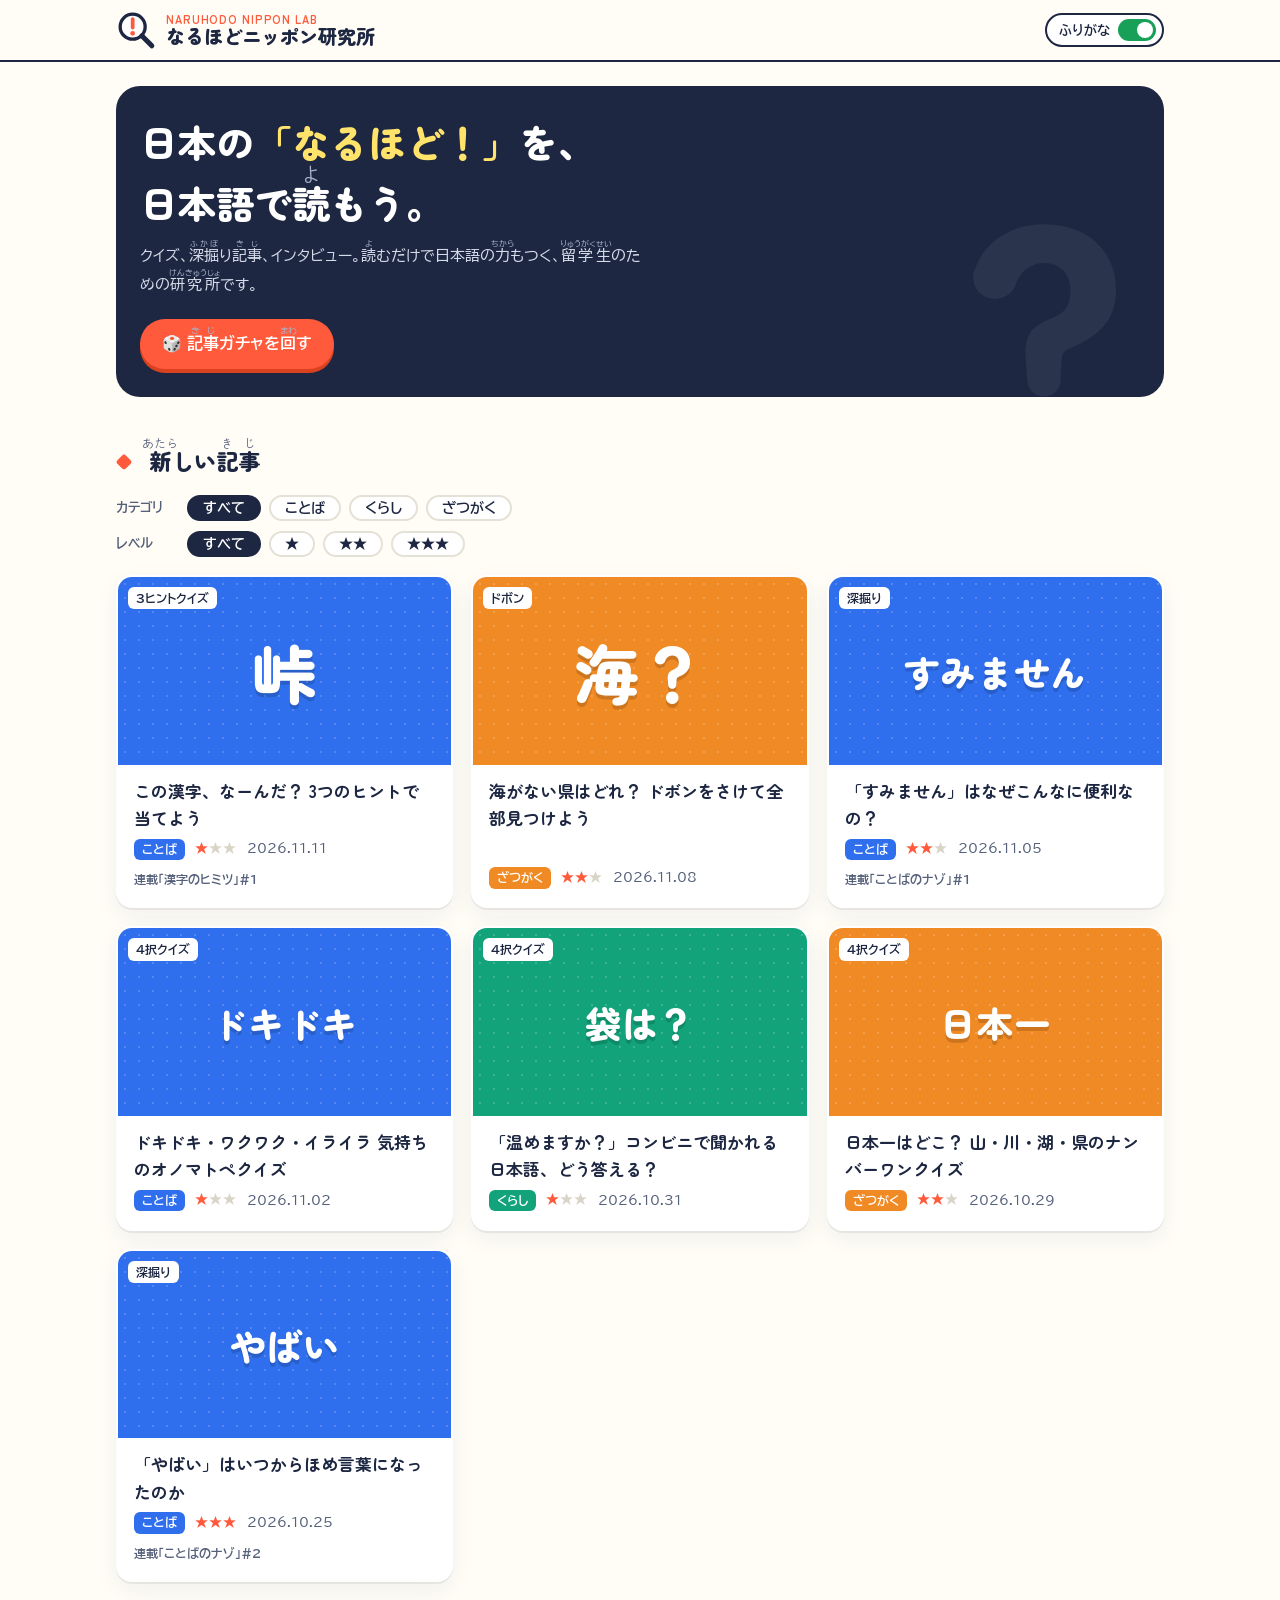
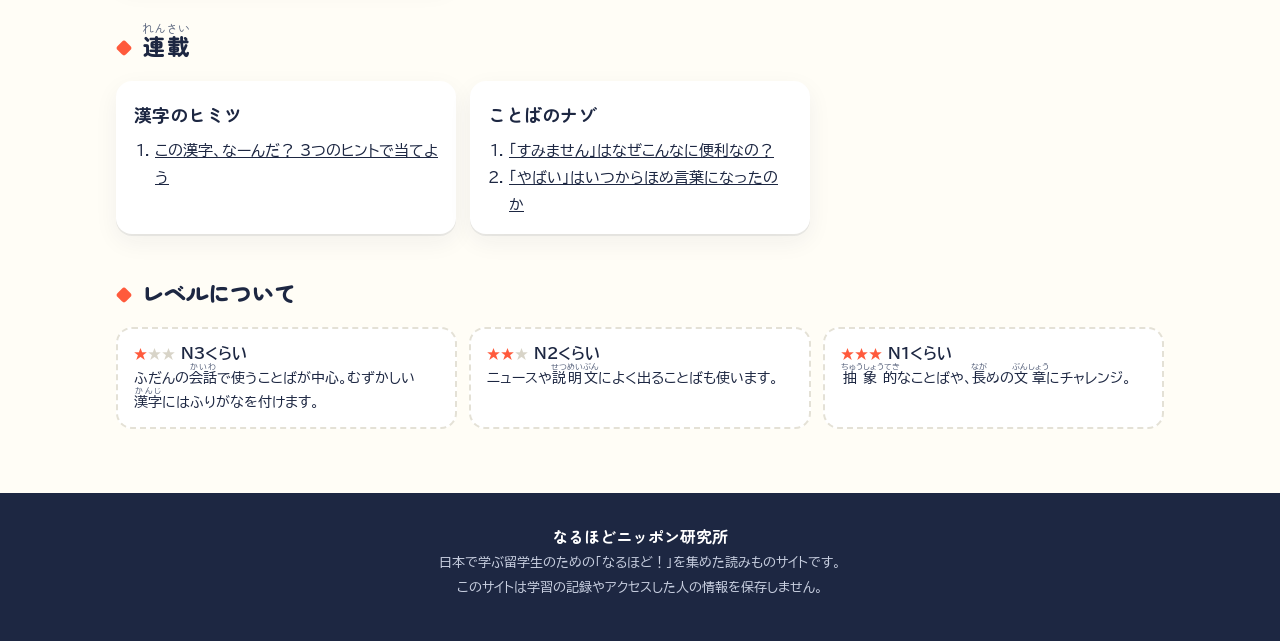
==== index.html @ bb3637e7 "なるほどニッポン研究所を公開（記事7本） Co-Authored-By: Claude Opus 5.5 <noreply@anthropic.com>" ====
<!doctype html>
<html lang="ja">
<head>
<meta charset="utf-8">
<meta name="viewport" content="width=device-width, initial-scale=1">
<title>なるほどニッポン研究所</title>
<meta name="description" content="日本で学ぶ留学生のための、クイズと読みもののサイト。日本語・日本のくらし・ざつがくの「なるほど！」を、やさしい日本語で。">
<link rel="preconnect" href="https://fonts.googleapis.com">
<link rel="preconnect" href="https://fonts.gstatic.com" crossorigin>
<link href="https://fonts.googleapis.com/css2?family=BIZ+UDPGothic:wght@400;700&family=Zen+Maru+Gothic:wght@700;900&display=swap" rel="stylesheet">
<link rel="stylesheet" href="assets/style.css">
<script src="articles/list.js"></script>
<script src="assets/common.js"></script>
</head>
<body>
<header id="site-header"></header>

<main class="wrap">
  <section class="hero">
    <h1>日本の<em>「なるほど！」</em>を、<br>日本語で{読|よ}もう。</h1>
    <p>クイズ、{深掘|ふかぼ}り{記事|きじ}、インタビュー。{読|よ}むだけで日本語の{力|ちから}もつく、{留学生|りゅうがくせい}のための{研究所|けんきゅうじょ}です。</p>
    <button class="btn btn-gacha" type="button" id="gacha">🎲 {記事|きじ}ガチャを{回|まわ}す</button>
  </section>

  <h2 class="section-title">{新|あたら}しい{記事|きじ}</h2>
  <div class="filters">
    <div class="chip-row" id="cat-row"><span class="label">カテゴリ</span></div>
    <div class="chip-row" id="lv-row"><span class="label">レベル</span></div>
  </div>
  <div class="grid" id="grid"></div>
  <p class="empty" id="empty" hidden>この{条件|じょうけん}の{記事|きじ}はまだありません。</p>

  <h2 class="section-title">{連載|れんさい}</h2>
  <div class="series-list" id="series"></div>

  <h2 class="section-title">レベルについて</h2>
  <div class="levels" id="levels"></div>
</main>

<footer id="site-footer"></footer>

<script>
(function () {
  const { SITE, ruby, rubyHtml, visibleArticles, cardHtml, articleUrl, gacha, esc } = NR;
  const state = { cat: "all", lv: 0 };

  // ヒーロー部分のふりがな
  document.querySelectorAll(".hero h1, .hero p, .hero button, .section-title, .empty").forEach(el => {
    el.innerHTML = rubyHtml(el.innerHTML);
  });
  document.getElementById("gacha").addEventListener("click", () => gacha());

  // フィルターのボタン
  const catRow = document.getElementById("cat-row");
  const lvRow = document.getElementById("lv-row");
  function chip(row, label, key, value) {
    const b = document.createElement("button");
    b.type = "button"; b.className = "chip"; b.innerHTML = label;
    b.dataset.key = key; b.dataset.value = value;
    b.addEventListener("click", () => {
      state[key] = key === "lv" ? Number(value) : value;
      draw();
    });
    row.appendChild(b);
  }
  chip(catRow, "すべて", "cat", "all");
  Object.entries(SITE.categories).forEach(([k, c]) => chip(catRow, ruby(c.name), "cat", k));
  chip(lvRow, "すべて", "lv", 0);
  [1, 2, 3].forEach(n => chip(lvRow, "★".repeat(n), "lv", n));

  function draw() {
    document.querySelectorAll(".chip").forEach(b => {
      const v = b.dataset.key === "lv" ? Number(b.dataset.value) : b.dataset.value;
      b.setAttribute("aria-pressed", String(state[b.dataset.key] === v));
    });
    const list = visibleArticles().filter(a =>
      (state.cat === "all" || a.category === state.cat) && (!state.lv || a.level === state.lv));
    document.getElementById("grid").innerHTML = list.map(cardHtml).join("");
    document.getElementById("empty").hidden = list.length > 0;
  }
  draw();

  // 連載
  const series = {};
  visibleArticles().forEach(a => { if (a.series) (series[a.series] = series[a.series] || []).push(a); });
  const sBox = document.getElementById("series");
  const names = Object.keys(series);
  sBox.innerHTML = names.length ? names.map(name => {
    const items = series[name].sort((a, b) => a.seriesNo - b.seriesNo);
    return '<div class="series-box"><h3>' + ruby(name) + "</h3><ol>" +
      items.map(a => '<li value="' + esc(a.seriesNo) + '"><a href="' + articleUrl(a) + '">' + ruby(a.title) + "</a></li>").join("") +
      "</ol></div>";
  }).join("") : '<p class="empty">{連載|れんさい}はまだありません。</p>';
  sBox.innerHTML = rubyHtml(sBox.innerHTML);

  // レベルの説明
  document.getElementById("levels").innerHTML = [1, 2, 3].map(n =>
    '<div class="level-box"><b>' + NR.stars(n) + " " + esc(SITE.levels[n].name) + "</b><br>" + ruby(SITE.levels[n].desc) + "</div>"
  ).join("");
})();
</script>
</body>
</html>
---- assets/style.css ----
/* なるほどニッポン研究所 — 共通スタイル */
:root {
  --ink: #1d2742;
  --ink-soft: #55607a;
  --line: #e4e1d6;
  --paper: #fffdf6;
  --card: #ffffff;
  --brand: #ff5a3c;       /* なるほど！の赤 */
  --brand-dark: #d9411f;
  --marker: #ffe36b;      /* 蛍光ペン */
  --navy: #1d2742;
  --ok: #18a058;
  --ng: #e5383b;
  --cat-kotoba: #2f6fed;
  --cat-kurashi: #12a37b;
  --cat-zatsugaku: #f08a24;
  --radius: 16px;
  --shadow: 0 2px 0 rgba(29, 39, 66, .08), 0 8px 24px rgba(29, 39, 66, .06);
  --font-head: "Zen Maru Gothic", "BIZ UDPGothic", sans-serif;
  --font-body: "BIZ UDPGothic", "Hiragino Sans", "Meiryo", sans-serif;
}

* { box-sizing: border-box; }
[hidden] { display: none !important; }
html { -webkit-text-size-adjust: 100%; }
body {
  margin: 0;
  background: var(--paper);
  color: var(--ink);
  font-family: var(--font-body);
  font-size: 17px;
  line-height: 1.9;
}
img { max-width: 100%; height: auto; }
a { color: var(--cat-kotoba); }
button { font-family: inherit; }

/* ふりがな */
ruby rt { font-size: .55em; color: var(--ink-soft); font-weight: 400; }
body.no-furigana rt { display: none; }

/* ---------- ヘッダー ---------- */
.site-header {
  position: sticky; top: 0; z-index: 10;
  background: rgba(255, 253, 246, .94);
  backdrop-filter: blur(6px);
  border-bottom: 2px solid var(--navy);
}
.site-header .inner {
  max-width: 1080px; margin: 0 auto; padding: 10px 16px;
  display: flex; align-items: center; justify-content: space-between; gap: 12px;
}
.logo {
  display: flex; align-items: center; gap: 10px;
  text-decoration: none; color: var(--ink);
}
.logo-mark {
  width: 40px; height: 40px; flex: none;
}
.logo-text { font-family: var(--font-head); font-weight: 900; line-height: 1.15; }
.logo-text small { display: block; font-size: 11px; font-weight: 700; color: var(--brand); letter-spacing: .08em; }
.logo-text span { font-size: 19px; }

.furigana-toggle {
  display: inline-flex; align-items: center; gap: 8px;
  border: 2px solid var(--navy); background: #fff; color: var(--ink);
  border-radius: 999px; padding: 4px 6px 4px 12px; cursor: pointer;
  font-size: 13px; font-weight: 700; white-space: nowrap;
}
.furigana-toggle .sw {
  width: 38px; height: 22px; border-radius: 999px; background: #c9c6bb; position: relative; transition: background .2s;
}
.furigana-toggle .sw::after {
  content: ""; position: absolute; top: 3px; left: 3px; width: 16px; height: 16px; border-radius: 50%; background: #fff; transition: left .2s;
}
.furigana-toggle[aria-pressed="true"] .sw { background: var(--ok); }
.furigana-toggle[aria-pressed="true"] .sw::after { left: 19px; }

/* ---------- レイアウト ---------- */
.wrap { max-width: 1080px; margin: 0 auto; padding: 0 16px; }
.section-title {
  font-family: var(--font-head); font-weight: 900; font-size: 22px; line-height: 1.7;
  margin: 40px 0 16px;
}
.section-title::before {
  content: ""; display: inline-block; vertical-align: middle; margin: 0 12px 4px 2px;
  width: 12px; height: 12px; background: var(--brand); border-radius: 3px; transform: rotate(45deg);
}

/* ---------- ヒーロー ---------- */
.hero {
  margin: 24px 0 8px; padding: 28px 24px;
  background: var(--navy); color: #fff; border-radius: 24px;
  position: relative; overflow: hidden;
}
.hero::after {
  content: "？"; position: absolute; right: -10px; bottom: -60px;
  font-family: var(--font-head); font-weight: 900; font-size: 260px; line-height: 1;
  color: rgba(255, 255, 255, .06); pointer-events: none;
}
.hero h1 {
  font-family: var(--font-head); font-weight: 900; font-size: clamp(24px, 5.4vw, 38px);
  line-height: 1.45; margin: 0 0 10px;
}
.hero h1 em { font-style: normal; color: var(--marker); }
.hero p { margin: 0 0 20px; color: #d6dbea; font-size: 15px; max-width: 34em; }
.hero rt { color: #aab3cc; }

.btn {
  display: inline-block; line-height: 1.6;
  border: none; border-radius: 999px; padding: 12px 22px;
  font-weight: 700; font-size: 16px; cursor: pointer; text-decoration: none;
  transition: transform .1s, box-shadow .1s;
}
.btn:active { transform: translateY(2px); }
.btn-gacha { background: var(--brand); color: #fff; box-shadow: 0 4px 0 var(--brand-dark); }
.btn-gacha:active { box-shadow: 0 2px 0 var(--brand-dark); }
.btn-line { background: #fff; color: var(--ink); border: 2px solid var(--navy); box-shadow: 0 3px 0 var(--navy); }

/* ---------- フィルター ---------- */
.filters { display: flex; flex-direction: column; gap: 10px; margin: 8px 0 18px; }
.chip-row { display: flex; flex-wrap: wrap; gap: 8px; align-items: center; }
.chip-row .label { font-size: 13px; font-weight: 700; color: var(--ink-soft); margin-right: 4px; min-width: 4.5em; }
.chip {
  border: 2px solid var(--line); background: #fff; color: var(--ink);
  border-radius: 999px; padding: 4px 14px; font-size: 14px; font-weight: 700; cursor: pointer;
}
.chip[aria-pressed="true"] { border-color: var(--navy); background: var(--navy); color: #fff; }

/* ---------- 記事カード ---------- */
.grid { display: grid; grid-template-columns: repeat(auto-fill, minmax(250px, 1fr)); gap: 18px; }
.card {
  display: flex; flex-direction: column; background: var(--card); border-radius: var(--radius);
  box-shadow: var(--shadow); overflow: hidden; text-decoration: none; color: var(--ink);
  border: 2px solid transparent; transition: transform .15s, border-color .15s;
}
.card:hover { transform: translateY(-3px); border-color: var(--navy); }
.thumb {
  position: relative; aspect-ratio: 16 / 9; display: grid; place-items: center;
  color: #fff; overflow: hidden;
  background-image: radial-gradient(rgba(255,255,255,.18) 1.5px, transparent 1.5px);
  background-size: 14px 14px;
}
.thumb .glyph {
  font-family: var(--font-head); font-weight: 900; font-size: 64px; line-height: 1;
  text-shadow: 0 4px 0 rgba(0,0,0,.15); letter-spacing: .02em; text-align: center; padding: 0 12px;
}
.thumb .glyph.long { font-size: 36px; }
.thumb .fmt {
  position: absolute; left: 10px; top: 10px; background: #fff; color: var(--ink);
  font-size: 12px; font-weight: 700; border-radius: 6px; padding: 1px 8px; line-height: 1.7;
}
.thumb .new {
  position: absolute; right: 10px; top: 10px; background: var(--marker); color: var(--ink);
  font-size: 11px; font-weight: 900; border-radius: 6px; padding: 1px 7px; line-height: 1.7;
}
.card-body { padding: 12px 16px 16px; display: flex; flex-direction: column; gap: 6px; flex: 1; }
.card-title { font-family: var(--font-head); font-weight: 700; font-size: 17px; line-height: 1.6; margin: 0; }
.meta { display: flex; flex-wrap: wrap; align-items: center; gap: 6px 10px; font-size: 12.5px; color: var(--ink-soft); margin-top: auto; }
.cat-tag { color: #fff; font-weight: 700; border-radius: 6px; padding: 0 8px; font-size: 12px; line-height: 1.8; }
.stars { color: var(--brand); letter-spacing: 1px; font-size: 13px; }
.stars .off { color: #d8d4c8; }
.series-tag { font-size: 12px; font-weight: 700; color: var(--ink-soft); }

.cat-kotoba { background-color: var(--cat-kotoba); }
.cat-kurashi { background-color: var(--cat-kurashi); }
.cat-zatsugaku { background-color: var(--cat-zatsugaku); }

.empty { padding: 40px 0; text-align: center; color: var(--ink-soft); }

/* 連載 */
.series-list { display: grid; grid-template-columns: repeat(auto-fill, minmax(280px, 1fr)); gap: 14px; }
.series-box { background: #fff; border-radius: var(--radius); box-shadow: var(--shadow); padding: 16px 18px; }
.series-box h3 { font-family: var(--font-head); margin: 0 0 6px; font-size: 18px; }
.series-box ol { margin: 0; padding-left: 1.4em; font-size: 15px; line-height: 1.8; }
.series-box a { color: var(--ink); }

/* レベル説明 */
.levels { display: grid; grid-template-columns: repeat(auto-fit, minmax(200px, 1fr)); gap: 12px; }
.level-box { background: #fff; border: 2px dashed var(--line); border-radius: var(--radius); padding: 12px 16px; font-size: 14px; line-height: 1.7; }
.level-box b { font-size: 15px; }

/* ---------- フッター ---------- */
.site-footer { margin-top: 64px; padding: 28px 16px 40px; background: var(--navy); color: #c8cfe0; font-size: 13px; text-align: center; }
.site-footer b { color: #fff; font-family: var(--font-head); font-size: 16px; }

/* ---------- 記事ページ ---------- */
.article { max-width: 720px; margin: 0 auto; padding: 0 16px; }
.crumb { font-size: 13px; margin: 18px 0 10px; color: var(--ink-soft); }
.crumb a { color: var(--ink-soft); }
.article-head .thumb { border-radius: var(--radius); }
.article-head .thumb .glyph { font-size: 96px; }
.article-head .thumb .glyph.long { font-size: 48px; }
.article-head h1 {
  font-family: var(--font-head); font-weight: 900; font-size: clamp(23px, 5vw, 30px);
  line-height: 1.6; margin: 18px 0 10px;
}
.article-head .fmt-label { color: var(--brand); font-weight: 900; font-family: var(--font-head); font-size: 15px; }
.article-head .meta { margin: 0 0 6px; font-size: 13px; }
.lead {
  background: #fff; border-left: 6px solid var(--marker); border-radius: 0 12px 12px 0;
  padding: 12px 16px; margin: 18px 0 8px; font-size: 16px;
}
.draft-note { background: #fff1f0; border: 2px solid var(--ng); color: #9b1c1f; border-radius: 12px; padding: 10px 14px; font-size: 14px; margin-top: 14px; }

.prose h2 {
  font-family: var(--font-head); font-weight: 900; font-size: 22px; line-height: 1.6;
  margin: 44px 0 14px; padding: 6px 0 6px 14px; border-left: 6px solid var(--brand);
}
.prose h3 { font-family: var(--font-head); font-size: 18px; margin: 30px 0 8px; }
.prose p { margin: 0 0 1.1em; }
.prose strong { background: linear-gradient(transparent 60%, var(--marker) 60%); font-weight: 700; }
.prose ul, .prose ol { padding-left: 1.4em; }
.prose blockquote { margin: 1em 0; padding: 8px 16px; background: #f4f2ea; border-radius: 10px; color: var(--ink-soft); }
.prose hr { border: none; border-top: 2px dashed var(--line); margin: 36px 0; }
.prose table { border-collapse: collapse; width: 100%; font-size: 15px; margin: 1em 0; display: block; overflow-x: auto; }
.prose th, .prose td { border: 1px solid var(--line); padding: 6px 10px; text-align: left; }
.prose th { background: #f4f2ea; }

/* ---------- クイズ ---------- */
.quiz {
  background: #fff; border: 2px solid var(--navy); border-radius: 18px;
  padding: 18px 18px 16px; margin: 28px 0; box-shadow: 0 4px 0 var(--navy);
}
.quiz-head { display: flex; align-items: center; gap: 10px; margin-bottom: 8px; }
.quiz-no {
  font-family: var(--font-head); font-weight: 900; background: var(--brand); color: #fff;
  border-radius: 8px; padding: 0 10px; font-size: 15px; line-height: 1.8;
}
.quiz-type { font-size: 13px; font-weight: 700; color: var(--ink-soft); }
.quiz-q { font-weight: 700; font-size: 18px; line-height: 1.8; margin: 4px 0 14px; }

.quiz .hints { list-style: none; margin: 0 0 12px; padding: 0; display: flex; flex-direction: column; gap: 8px; }
.hint {
  display: flex; gap: 10px; align-items: flex-start; background: #f7f5ee; border-radius: 12px; padding: 8px 12px;
  animation: pop .25s ease-out;
}
.hint .tag { flex: none; font-size: 12px; font-weight: 900; background: var(--navy); color: #fff; border-radius: 6px; padding: 0 8px; line-height: 1.9; margin-top: 4px; }
.hint.locked { background: repeating-linear-gradient(-45deg, #f2f0e8, #f2f0e8 8px, #ebe8de 8px, #ebe8de 16px); color: #a29e92; animation: none; }
@keyframes pop { from { transform: scale(.96); opacity: 0; } to { transform: none; opacity: 1; } }

.choices { display: grid; grid-template-columns: 1fr; gap: 10px; }
@media (min-width: 560px) { .choices.two { grid-template-columns: 1fr 1fr; } }
.choice {
  position: relative; text-align: left; border: 2px solid var(--line); background: #fff; color: var(--ink);
  border-radius: 12px; padding: 10px 14px 10px 46px; font-size: 16px; font-weight: 700; cursor: pointer; line-height: 1.7;
  min-height: 52px;
}
.choice:hover:not(:disabled) { border-color: var(--navy); }
.choice .mark {
  position: absolute; left: 10px; top: 50%; transform: translateY(-50%);
  width: 26px; height: 26px; border-radius: 50%; border: 2px solid var(--line); display: grid; place-items: center;
  font-size: 13px; color: var(--ink-soft); font-weight: 900; background: #fff;
}
.choice:disabled { cursor: default; }
.choice.correct { border-color: var(--ok); background: #e9f8ef; }
.choice.correct .mark { background: var(--ok); border-color: var(--ok); color: #fff; }
.choice.wrong { border-color: var(--ng); background: #fdeced; }
.choice.wrong .mark { background: var(--ng); border-color: var(--ng); color: #fff; }
.choice.dim { opacity: .55; }

.dobon-grid { display: grid; grid-template-columns: repeat(auto-fill, minmax(130px, 1fr)); gap: 8px; }
.dobon-grid .choice { padding: 10px 8px; text-align: center; min-height: 48px; }
.dobon-grid .choice .mark { display: none; }
.dobon-grid .choice.boom { border-color: var(--ng); background: var(--ng); color: #fff; animation: shake .4s; }
@keyframes shake { 25% { transform: translateX(-4px); } 50% { transform: translateX(4px); } 75% { transform: translateX(-2px); } }
.dobon-status { font-weight: 700; font-size: 15px; margin: 10px 0 0; }

.quiz-actions { display: flex; flex-wrap: wrap; gap: 10px; margin-top: 12px; }
.quiz-actions .btn { font-size: 15px; padding: 9px 18px; }

.result {
  margin-top: 14px; border-radius: 12px; padding: 12px 16px; font-size: 16px; line-height: 1.85;
  animation: pop .3s ease-out;
}
.result.good { background: #e9f8ef; }
.result.bad { background: #fdeced; }
.result.info { background: #f4f2ea; }
.result .verdict { font-family: var(--font-head); font-weight: 900; font-size: 20px; display: block; margin-bottom: 2px; }
.result.good .verdict { color: var(--ok); }
.result.bad .verdict { color: var(--ng); }
.result .answer { font-weight: 700; }
.result .explain { margin-top: 6px; }

.score-box {
  margin: 40px 0 0; text-align: center; background: var(--navy); color: #fff; border-radius: 18px; padding: 20px 16px;
}
.score-box .big { font-family: var(--font-head); font-weight: 900; font-size: 36px; color: var(--marker); }
.score-box p { margin: 4px 0 0; color: #d6dbea; font-size: 14px; }

/* 会話（インタビュー） */
.talk { display: flex; flex-direction: column; gap: 14px; margin: 24px 0; }
.say { display: flex; gap: 10px; align-items: flex-start; }
.say.right { flex-direction: row-reverse; }
.avatar {
  flex: none; width: 44px; height: 44px; border-radius: 50%; display: grid; place-items: center;
  color: #fff; font-family: var(--font-head); font-weight: 900; font-size: 18px;
}
.say .bubble-wrap { max-width: calc(100% - 64px); }
.say .name { font-size: 12px; font-weight: 700; color: var(--ink-soft); margin: 0 4px 2px; }
.say.right .name { text-align: right; }
.bubble { background: #fff; border: 2px solid var(--line); border-radius: 4px 16px 16px 16px; padding: 8px 14px; }
.say.right .bubble { border-radius: 16px 4px 16px 16px; background: #fffbe6; border-color: #f1e3a2; }
.talk-note { text-align: center; font-size: 13px; color: var(--ink-soft); }

/* ことばメモ */
.words { background: #fff; border-radius: 16px; border: 2px solid var(--cat-kotoba); margin: 24px 0; overflow: hidden; }
.words-title { background: var(--cat-kotoba); color: #fff; font-weight: 700; font-family: var(--font-head); padding: 4px 16px; font-size: 15px; }
.words dl { margin: 0; padding: 6px 16px 10px; }
.words .row { display: grid; grid-template-columns: minmax(7em, auto) 1fr; gap: 4px 14px; padding: 6px 0; border-bottom: 1px dashed var(--line); }
.words .row:last-child { border-bottom: none; }
.words dt { font-weight: 700; }
.words dt small { display: block; font-weight: 400; font-size: 12px; color: var(--ink-soft); line-height: 1.4; }
.words dd { margin: 0; font-size: 15px; }
@media (max-width: 480px) { .words .row { grid-template-columns: 1fr; } }

/* なるほどポイント */
.point { position: relative; background: #fff8d6; border-radius: 16px; padding: 16px 18px 10px; margin: 30px 0 24px; }
.point-title {
  position: absolute; top: -14px; left: 14px; background: var(--brand); color: #fff;
  font-family: var(--font-head); font-weight: 900; font-size: 14px; border-radius: 999px; padding: 0 12px; line-height: 1.9;
}
.point p:last-child { margin-bottom: .5em; }

/* 記事末 */
.next-area { margin-top: 48px; }
.pager { display: grid; grid-template-columns: 1fr 1fr; gap: 10px; margin: 10px 0 24px; }
.pager a { background: #fff; border-radius: 12px; box-shadow: var(--shadow); padding: 10px 14px; text-decoration: none; color: var(--ink); font-size: 14px; }
.pager a small { display: block; color: var(--ink-soft); font-size: 12px; }
.pager .next { text-align: right; grid-column: 2; }
.gacha-box { text-align: center; margin: 28px 0; }

.logo-text span { white-space: nowrap; }
@media (max-width: 480px) {
  body { font-size: 16px; }
  .logo-text span { font-size: 15px; }
  .logo-text small { font-size: 9.5px; }
  .site-header .inner { padding: 8px 12px; }
  .grid .thumb { aspect-ratio: 5 / 2; }
  .grid .thumb .glyph { font-size: 52px; }
  .grid .thumb .glyph.long { font-size: 32px; }
  .logo-mark { width: 34px; height: 34px; }
  .furigana-toggle { font-size: 12px; padding-left: 10px; }
  .hero { padding: 22px 18px; }
  .quiz { padding: 16px 14px 14px; }
}
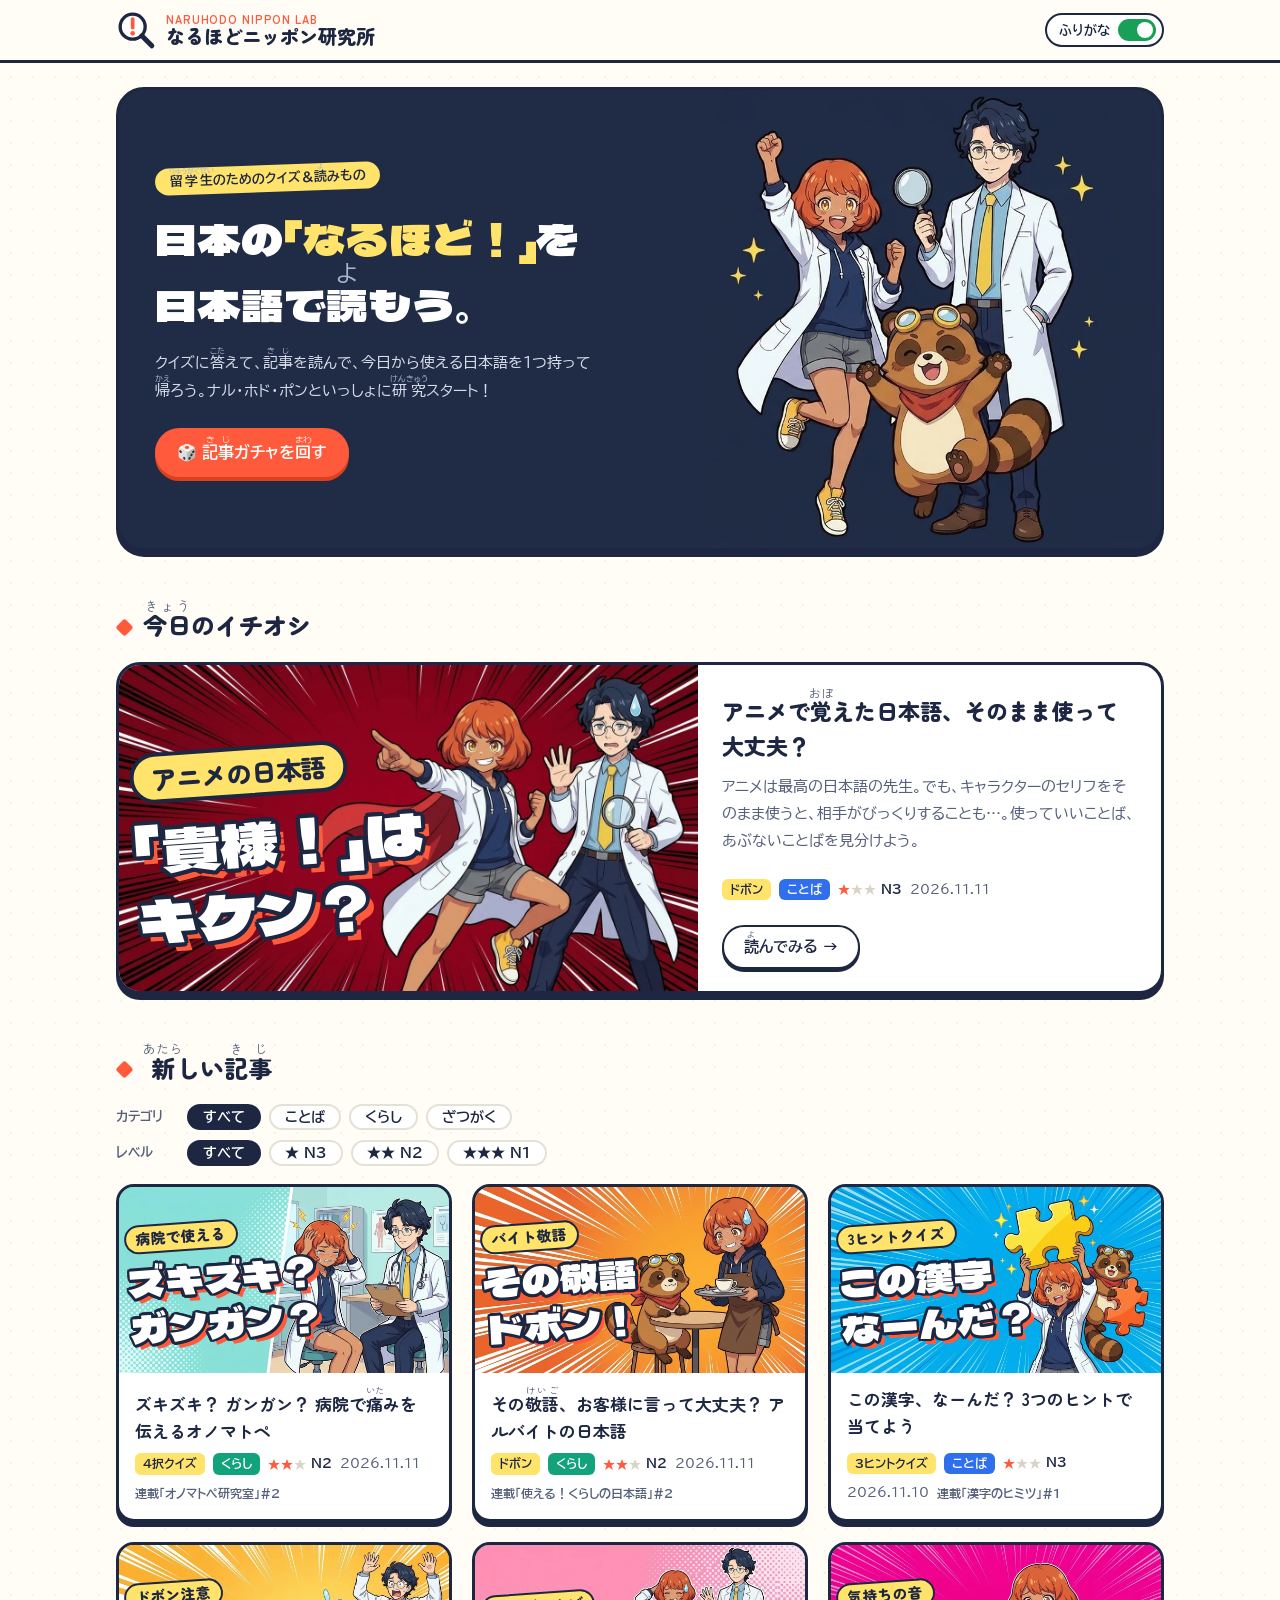
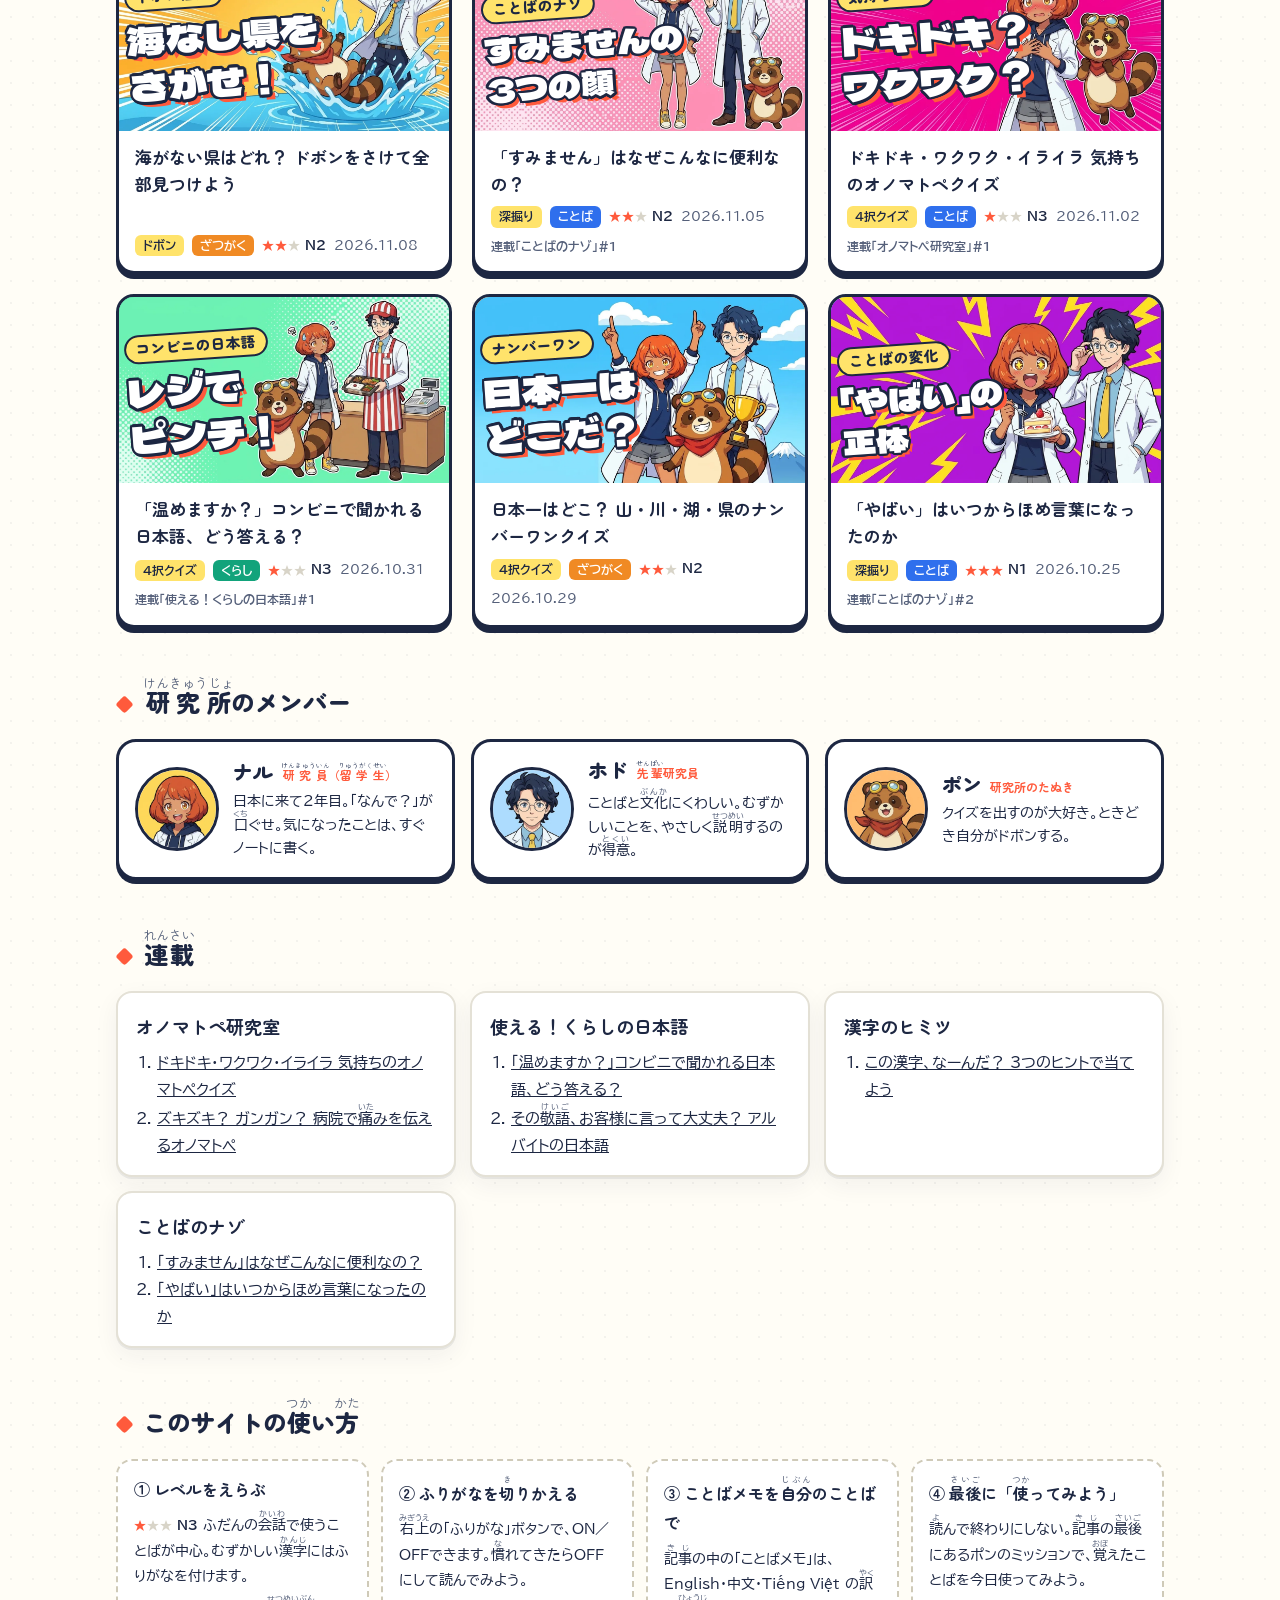
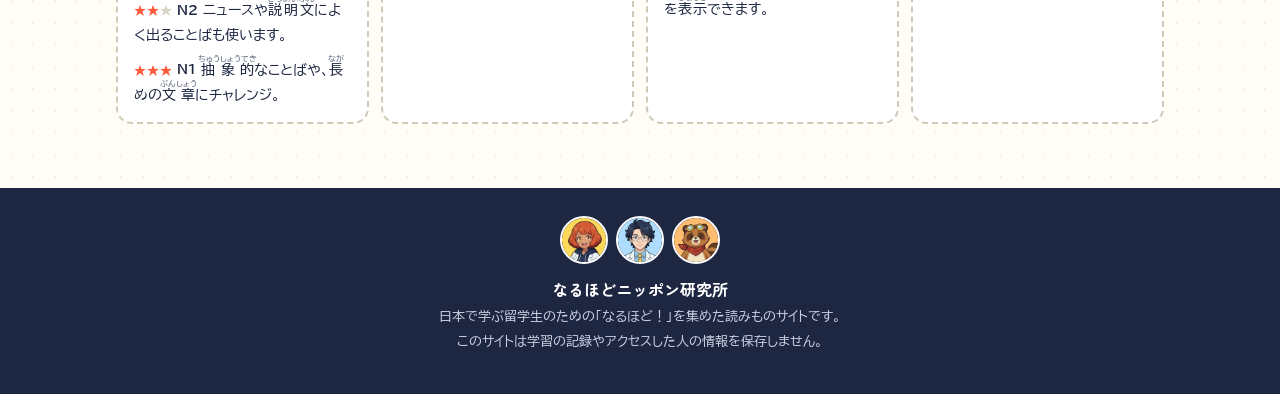
==== commit 45b4a22c: "キャラクター（ナル・ホド・ポン）とサムネイルを追加、デザイン改修、記事3本追加 - サムネイルを画像＋重ね文字に変更、トップにイチオシとメンバー紹介を追加 - 全記事に会話・ことばメモの翻訳（英・中・" ====
--- a/index.html
+++ b/index.html
@@ -5,9 +5,13 @@
 <meta name="viewport" content="width=device-width, initial-scale=1">
 <title>なるほどニッポン研究所</title>
 <meta name="description" content="日本で学ぶ留学生のための、クイズと読みもののサイト。日本語・日本のくらし・ざつがくの「なるほど！」を、やさしい日本語で。">
+<meta property="og:title" content="なるほどニッポン研究所">
+<meta property="og:description" content="日本語を学ぶ留学生のための、クイズと読みもののサイト。">
+<meta property="og:image" content="https://chiaki2027.github.io/naruhodo-lab/img/thumb/kimochi-onomatopoeia.webp">
+<link rel="icon" href="img/favicon.png">
 <link rel="preconnect" href="https://fonts.googleapis.com">
 <link rel="preconnect" href="https://fonts.gstatic.com" crossorigin>
-<link href="https://fonts.googleapis.com/css2?family=BIZ+UDPGothic:wght@400;700&family=Zen+Maru+Gothic:wght@700;900&display=swap" rel="stylesheet">
+<link href="https://fonts.googleapis.com/css2?family=BIZ+UDPGothic:wght@400;700&family=Dela+Gothic+One&family=Zen+Maru+Gothic:wght@700;900&display=swap" rel="stylesheet">
 <link rel="stylesheet" href="assets/style.css">
 <script src="articles/list.js"></script>
 <script src="assets/common.js"></script>
@@ -17,10 +21,17 @@
 
 <main class="wrap">
   <section class="hero">
-    <h1>日本の<em>「なるほど！」</em>を、<br>日本語で{読|よ}もう。</h1>
-    <p>クイズ、{深掘|ふかぼ}り{記事|きじ}、インタビュー。{読|よ}むだけで日本語の{力|ちから}もつく、{留学生|りゅうがくせい}のための{研究所|けんきゅうじょ}です。</p>
-    <button class="btn btn-gacha" type="button" id="gacha">🎲 {記事|きじ}ガチャを{回|まわ}す</button>
+    <div class="hero-text">
+      <p class="hero-kicker">{留学生|りゅうがくせい}のためのクイズ＆{読|よ}みもの</p>
+      <h1>日本の<em>「なるほど！」</em>を<br>日本語で{読|よ}もう。</h1>
+      <p>クイズに{答|こた}えて、{記事|きじ}を読んで、今日から使える日本語を1つ持って{帰|かえ}ろう。ナル・ホド・ポンといっしょに{研究|けんきゅう}スタート！</p>
+      <button class="btn btn-gacha" type="button" id="gacha">🎲 {記事|きじ}ガチャを{回|まわ}す</button>
+    </div>
+    <img class="hero-img" src="img/hero.webp" alt="ナル、ホド、ポン" width="760" height="757">
   </section>
+
+  <h2 class="section-title">{今日|きょう}のイチオシ</h2>
+  <div id="pickup"></div>
 
   <h2 class="section-title">{新|あたら}しい{記事|きじ}</h2>
   <div class="filters">
@@ -30,25 +41,47 @@
   <div class="grid" id="grid"></div>
   <p class="empty" id="empty" hidden>この{条件|じょうけん}の{記事|きじ}はまだありません。</p>
 
+  <h2 class="section-title">{研究所|けんきゅうじょ}のメンバー</h2>
+  <div class="members" id="members"></div>
+
   <h2 class="section-title">{連載|れんさい}</h2>
   <div class="series-list" id="series"></div>
 
-  <h2 class="section-title">レベルについて</h2>
-  <div class="levels" id="levels"></div>
+  <h2 class="section-title">このサイトの{使|つか}い{方|かた}</h2>
+  <div class="howto">
+    <div class="howto-box"><b>① レベルをえらぶ</b><div id="levels"></div></div>
+    <div class="howto-box"><b>② ふりがなを{切|き}りかえる</b><p>{右上|みぎうえ}の「ふりがな」ボタンで、ON／OFFできます。{慣|な}れてきたらOFFにして読んでみよう。</p></div>
+    <div class="howto-box"><b>③ ことばメモを{自分|じぶん}のことばで</b><p>{記事|きじ}の中の「ことばメモ」は、English・中文・Tiếng Việt の{訳|やく}を{表示|ひょうじ}できます。</p></div>
+    <div class="howto-box"><b>④ {最後|さいご}に「{使|つか}ってみよう」</b><p>{読|よ}んで終わりにしない。{記事|きじ}の{最後|さいご}にあるポンのミッションで、{覚|おぼ}えたことばを今日使ってみよう。</p></div>
+  </div>
 </main>
 
 <footer id="site-footer"></footer>
 
 <script>
 (function () {
-  const { SITE, ruby, rubyHtml, visibleArticles, cardHtml, articleUrl, gacha, esc } = NR;
+  const { SITE, ruby, rubyHtml, visibleArticles, cardHtml, thumbHtml, metaHtml, articleUrl, gacha, esc, levelHtml, charIcon } = NR;
   const state = { cat: "all", lv: 0 };
 
-  // ヒーロー部分のふりがな
-  document.querySelectorAll(".hero h1, .hero p, .hero button, .section-title, .empty").forEach(el => {
+  // 固定の文章にふりがなを付ける
+  document.querySelectorAll(".hero-text, .section-title, .empty, .howto-box > b, .howto-box > p").forEach(el => {
     el.innerHTML = rubyHtml(el.innerHTML);
   });
   document.getElementById("gacha").addEventListener("click", () => gacha());
+
+  const all = visibleArticles();
+
+  // 今日のイチオシ（pickup: true の記事。なければ一番新しい記事）
+  const pick = all.find(a => a.pickup) || all[0];
+  if (pick) {
+    document.getElementById("pickup").innerHTML =
+      '<a class="pickup" href="' + articleUrl(pick) + '">' + thumbHtml(pick, { eager: true }) +
+      '<div class="pickup-body"><h3>' + ruby(pick.title) + "</h3>" +
+      '<p>' + ruby(pick.lead || "") + "</p>" + metaHtml(pick) +
+      '<span class="btn btn-line">{読|よ}んでみる →</span></div></a>';
+    const p = document.querySelector(".pickup .btn");
+    p.innerHTML = rubyHtml(p.innerHTML);
+  }
 
   // フィルターのボタン
   const catRow = document.getElementById("cat-row");
@@ -66,37 +99,42 @@
   chip(catRow, "すべて", "cat", "all");
   Object.entries(SITE.categories).forEach(([k, c]) => chip(catRow, ruby(c.name), "cat", k));
   chip(lvRow, "すべて", "lv", 0);
-  [1, 2, 3].forEach(n => chip(lvRow, "★".repeat(n), "lv", n));
+  [1, 2, 3].forEach(n => chip(lvRow, "★".repeat(n) + " " + esc(SITE.levels[n].name), "lv", n));
 
   function draw() {
     document.querySelectorAll(".chip").forEach(b => {
       const v = b.dataset.key === "lv" ? Number(b.dataset.value) : b.dataset.value;
       b.setAttribute("aria-pressed", String(state[b.dataset.key] === v));
     });
-    const list = visibleArticles().filter(a =>
-      (state.cat === "all" || a.category === state.cat) && (!state.lv || a.level === state.lv));
+    const noFilter = state.cat === "all" && !state.lv;
+    const list = all.filter(a =>
+      (state.cat === "all" || a.category === state.cat) && (!state.lv || a.level === state.lv) &&
+      !(noFilter && a === pick));   // 絞り込みなしのときは、上のイチオシと重ならないようにする
     document.getElementById("grid").innerHTML = list.map(cardHtml).join("");
     document.getElementById("empty").hidden = list.length > 0;
   }
   draw();
 
+  // 研究所のメンバー
+  document.getElementById("members").innerHTML = Object.entries(SITE.characters || {}).map(([name, c]) =>
+    '<div class="member">' + charIcon(name, "member-icon") +
+    '<div><div class="member-name">' + esc(name) + '<small>' + ruby(c.role) + "</small></div>" +
+    "<p>" + ruby(c.desc) + "</p></div></div>").join("");
+
   // 連載
   const series = {};
-  visibleArticles().forEach(a => { if (a.series) (series[a.series] = series[a.series] || []).push(a); });
-  const sBox = document.getElementById("series");
+  all.forEach(a => { if (a.series) (series[a.series] = series[a.series] || []).push(a); });
   const names = Object.keys(series);
-  sBox.innerHTML = names.length ? names.map(name => {
+  document.getElementById("series").innerHTML = names.length ? names.map(name => {
     const items = series[name].sort((a, b) => a.seriesNo - b.seriesNo);
     return '<div class="series-box"><h3>' + ruby(name) + "</h3><ol>" +
       items.map(a => '<li value="' + esc(a.seriesNo) + '"><a href="' + articleUrl(a) + '">' + ruby(a.title) + "</a></li>").join("") +
       "</ol></div>";
-  }).join("") : '<p class="empty">{連載|れんさい}はまだありません。</p>';
-  sBox.innerHTML = rubyHtml(sBox.innerHTML);
+  }).join("") : '<p class="empty">連載はまだありません。</p>';
 
   // レベルの説明
   document.getElementById("levels").innerHTML = [1, 2, 3].map(n =>
-    '<div class="level-box"><b>' + NR.stars(n) + " " + esc(SITE.levels[n].name) + "</b><br>" + ruby(SITE.levels[n].desc) + "</div>"
-  ).join("");
+    '<p class="level-line">' + levelHtml(n) + " " + ruby(SITE.levels[n].desc) + "</p>").join("");
 })();
 </script>
 </body>
--- a/assets/style.css
+++ b/assets/style.css
@@ -9,6 +9,7 @@
   --brand-dark: #d9411f;
   --marker: #ffe36b;      /* 蛍光ペン */
   --navy: #1d2742;
+  --hero-bg: #202c45;     /* トップ画像の背景色に合わせる */
   --ok: #18a058;
   --ng: #e5383b;
   --cat-kotoba: #2f6fed;
@@ -18,6 +19,7 @@
   --shadow: 0 2px 0 rgba(29, 39, 66, .08), 0 8px 24px rgba(29, 39, 66, .06);
   --font-head: "Zen Maru Gothic", "BIZ UDPGothic", sans-serif;
   --font-body: "BIZ UDPGothic", "Hiragino Sans", "Meiryo", sans-serif;
+  --font-pop: "Dela Gothic One", "Zen Maru Gothic", sans-serif;
 }
 
 * { box-sizing: border-box; }
@@ -26,6 +28,8 @@
 body {
   margin: 0;
   background: var(--paper);
+  background-image: radial-gradient(rgba(29, 39, 66, .05) 1.2px, transparent 1.2px);
+  background-size: 22px 22px;
   color: var(--ink);
   font-family: var(--font-body);
   font-size: 17px;
@@ -33,7 +37,7 @@
 }
 img { max-width: 100%; height: auto; }
 a { color: var(--cat-kotoba); }
-button { font-family: inherit; }
+button, select { font-family: inherit; }
 
 /* ふりがな */
 ruby rt { font-size: .55em; color: var(--ink-soft); font-weight: 400; }
@@ -44,22 +48,17 @@
   position: sticky; top: 0; z-index: 10;
   background: rgba(255, 253, 246, .94);
   backdrop-filter: blur(6px);
-  border-bottom: 2px solid var(--navy);
+  border-bottom: 3px solid var(--navy);
 }
 .site-header .inner {
   max-width: 1080px; margin: 0 auto; padding: 10px 16px;
   display: flex; align-items: center; justify-content: space-between; gap: 12px;
 }
-.logo {
-  display: flex; align-items: center; gap: 10px;
-  text-decoration: none; color: var(--ink);
-}
-.logo-mark {
-  width: 40px; height: 40px; flex: none;
-}
+.logo { display: flex; align-items: center; gap: 10px; text-decoration: none; color: var(--ink); }
+.logo-mark { width: 40px; height: 40px; flex: none; }
 .logo-text { font-family: var(--font-head); font-weight: 900; line-height: 1.15; }
 .logo-text small { display: block; font-size: 11px; font-weight: 700; color: var(--brand); letter-spacing: .08em; }
-.logo-text span { font-size: 19px; }
+.logo-text span { font-size: 19px; white-space: nowrap; }
 
 .furigana-toggle {
   display: inline-flex; align-items: center; gap: 8px;
@@ -67,44 +66,43 @@
   border-radius: 999px; padding: 4px 6px 4px 12px; cursor: pointer;
   font-size: 13px; font-weight: 700; white-space: nowrap;
 }
-.furigana-toggle .sw {
-  width: 38px; height: 22px; border-radius: 999px; background: #c9c6bb; position: relative; transition: background .2s;
-}
-.furigana-toggle .sw::after {
-  content: ""; position: absolute; top: 3px; left: 3px; width: 16px; height: 16px; border-radius: 50%; background: #fff; transition: left .2s;
-}
+.furigana-toggle .sw { width: 38px; height: 22px; border-radius: 999px; background: #c9c6bb; position: relative; transition: background .2s; }
+.furigana-toggle .sw::after { content: ""; position: absolute; top: 3px; left: 3px; width: 16px; height: 16px; border-radius: 50%; background: #fff; transition: left .2s; }
 .furigana-toggle[aria-pressed="true"] .sw { background: var(--ok); }
 .furigana-toggle[aria-pressed="true"] .sw::after { left: 19px; }
 
 /* ---------- レイアウト ---------- */
 .wrap { max-width: 1080px; margin: 0 auto; padding: 0 16px; }
 .section-title {
-  font-family: var(--font-head); font-weight: 900; font-size: 22px; line-height: 1.7;
-  margin: 40px 0 16px;
+  font-family: var(--font-head); font-weight: 900; font-size: 24px; line-height: 1.7;
+  margin: 48px 0 16px;
 }
 .section-title::before {
   content: ""; display: inline-block; vertical-align: middle; margin: 0 12px 4px 2px;
-  width: 12px; height: 12px; background: var(--brand); border-radius: 3px; transform: rotate(45deg);
+  width: 13px; height: 13px; background: var(--brand); border-radius: 3px; transform: rotate(45deg);
 }
 
 /* ---------- ヒーロー ---------- */
 .hero {
-  margin: 24px 0 8px; padding: 28px 24px;
-  background: var(--navy); color: #fff; border-radius: 24px;
-  position: relative; overflow: hidden;
-}
-.hero::after {
-  content: "？"; position: absolute; right: -10px; bottom: -60px;
-  font-family: var(--font-head); font-weight: 900; font-size: 260px; line-height: 1;
-  color: rgba(255, 255, 255, .06); pointer-events: none;
-}
+  margin: 24px 0 8px; background: var(--hero-bg); color: #fff; border-radius: 28px;
+  position: relative; overflow: hidden; display: grid; grid-template-columns: 1.15fr 1fr; align-items: center;
+  border: 3px solid var(--navy); box-shadow: 0 6px 0 var(--navy);
+}
+.hero-text { padding: 36px 0 36px 36px; position: relative; z-index: 1; }
+.hero-kicker {
+  display: inline-block; background: var(--marker); color: var(--ink); font-weight: 700; font-size: 13px;
+  border-radius: 999px; padding: 0 14px; margin: 0 0 14px; transform: rotate(-2deg); line-height: 2;
+}
+.hero-kicker rt { color: var(--ink-soft); }
 .hero h1 {
-  font-family: var(--font-head); font-weight: 900; font-size: clamp(24px, 5.4vw, 38px);
-  line-height: 1.45; margin: 0 0 10px;
+  font-family: var(--font-pop); font-weight: 400; font-size: clamp(21px, 3.9vw, 42px);
+  line-height: 1.5; margin: 0 0 12px; letter-spacing: .02em;
 }
 .hero h1 em { font-style: normal; color: var(--marker); }
-.hero p { margin: 0 0 20px; color: #d6dbea; font-size: 15px; max-width: 34em; }
+.hero-text > p:not(.hero-kicker) { margin: 0 0 22px; color: #d6dbea; font-size: 15px; max-width: 30em; }
 .hero rt { color: #aab3cc; }
+.hero h1 rt { font-family: var(--font-body); }
+.hero-img { display: block; width: 100%; max-width: 460px; justify-self: end; align-self: end; }
 
 .btn {
   display: inline-block; line-height: 1.6;
@@ -114,8 +112,57 @@
 }
 .btn:active { transform: translateY(2px); }
 .btn-gacha { background: var(--brand); color: #fff; box-shadow: 0 4px 0 var(--brand-dark); }
+.btn-gacha rt { color: #ffd9cf; }
 .btn-gacha:active { box-shadow: 0 2px 0 var(--brand-dark); }
 .btn-line { background: #fff; color: var(--ink); border: 2px solid var(--navy); box-shadow: 0 3px 0 var(--navy); }
+
+/* ---------- サムネイル（画像＋重ね文字） ---------- */
+.thumb {
+  position: relative; aspect-ratio: 16 / 9; overflow: hidden; container-type: inline-size;
+  background-image: radial-gradient(rgba(255,255,255,.2) 1.5px, transparent 1.5px);
+  background-size: 14px 14px;
+}
+.thumb img { position: absolute; inset: 0; width: 100%; height: 100%; object-fit: cover; }
+.catch {
+  position: absolute; left: 4cqw; bottom: 6cqw; max-width: 62cqw;
+  display: flex; flex-direction: column; align-items: flex-start; gap: 1.6cqw;
+  transform: rotate(-4deg); transform-origin: left bottom; pointer-events: none;
+}
+.catch .pill {
+  background: var(--marker); color: var(--ink); font-family: var(--font-head); font-weight: 900;
+  font-size: 4.4cqw; line-height: 1.7; padding: 0 3cqw; border-radius: 999px;
+  border: .7cqw solid var(--navy); white-space: nowrap;
+}
+.catch .big {
+  font-family: var(--font-pop); color: #fff; line-height: 1.22; white-space: nowrap; letter-spacing: .01em;
+  text-shadow:
+    .07em 0 0 var(--navy), -.07em 0 0 var(--navy), 0 .07em 0 var(--navy), 0 -.07em 0 var(--navy),
+    .05em .05em 0 var(--navy), -.05em .05em 0 var(--navy), .05em -.05em 0 var(--navy), -.05em -.05em 0 var(--navy),
+    .065em .027em 0 var(--navy), -.065em .027em 0 var(--navy), .065em -.027em 0 var(--navy), -.065em -.027em 0 var(--navy),
+    .027em .065em 0 var(--navy), -.027em .065em 0 var(--navy), .027em -.065em 0 var(--navy), -.027em -.065em 0 var(--navy),
+    .13em .15em 0 var(--brand);
+}
+.thumb .new {
+  position: absolute; right: 2.5cqw; top: 2.5cqw; background: var(--brand); color: #fff;
+  font-family: var(--font-head); font-size: max(11px, 3.6cqw); font-weight: 900; border-radius: 999px;
+  padding: 0 2.6cqw; line-height: 1.8; border: .6cqw solid #fff; transform: rotate(6deg);
+}
+.cat-kotoba { background-color: var(--cat-kotoba); }
+.cat-kurashi { background-color: var(--cat-kurashi); }
+.cat-zatsugaku { background-color: var(--cat-zatsugaku); }
+
+/* ---------- イチオシ ---------- */
+.pickup {
+  display: grid; grid-template-columns: 1.25fr 1fr; background: #fff; color: var(--ink); text-decoration: none;
+  border: 3px solid var(--navy); border-radius: 24px; overflow: hidden; box-shadow: 0 6px 0 var(--navy);
+  transition: transform .15s, box-shadow .15s;
+}
+.pickup:hover { transform: translateY(-3px); box-shadow: 0 9px 0 var(--navy); }
+.pickup .thumb { height: 100%; }
+.pickup-body { padding: 22px 24px; display: flex; flex-direction: column; gap: 10px; align-items: flex-start; }
+.pickup-body h3 { font-family: var(--font-head); font-weight: 900; font-size: 22px; line-height: 1.6; margin: 0; }
+.pickup-body p { margin: 0; font-size: 15px; color: var(--ink-soft); line-height: 1.8; }
+.pickup-body .btn { margin-top: auto; font-size: 15px; padding: 8px 20px; }
 
 /* ---------- フィルター ---------- */
 .filters { display: flex; flex-direction: column; gap: 10px; margin: 8px 0 18px; }
@@ -128,74 +175,64 @@
 .chip[aria-pressed="true"] { border-color: var(--navy); background: var(--navy); color: #fff; }
 
 /* ---------- 記事カード ---------- */
-.grid { display: grid; grid-template-columns: repeat(auto-fill, minmax(250px, 1fr)); gap: 18px; }
+.grid { display: grid; grid-template-columns: repeat(auto-fill, minmax(280px, 1fr)); gap: 20px; }
 .card {
-  display: flex; flex-direction: column; background: var(--card); border-radius: var(--radius);
-  box-shadow: var(--shadow); overflow: hidden; text-decoration: none; color: var(--ink);
-  border: 2px solid transparent; transition: transform .15s, border-color .15s;
-}
-.card:hover { transform: translateY(-3px); border-color: var(--navy); }
-.thumb {
-  position: relative; aspect-ratio: 16 / 9; display: grid; place-items: center;
-  color: #fff; overflow: hidden;
-  background-image: radial-gradient(rgba(255,255,255,.18) 1.5px, transparent 1.5px);
-  background-size: 14px 14px;
-}
-.thumb .glyph {
-  font-family: var(--font-head); font-weight: 900; font-size: 64px; line-height: 1;
-  text-shadow: 0 4px 0 rgba(0,0,0,.15); letter-spacing: .02em; text-align: center; padding: 0 12px;
-}
-.thumb .glyph.long { font-size: 36px; }
-.thumb .fmt {
-  position: absolute; left: 10px; top: 10px; background: #fff; color: var(--ink);
-  font-size: 12px; font-weight: 700; border-radius: 6px; padding: 1px 8px; line-height: 1.7;
-}
-.thumb .new {
-  position: absolute; right: 10px; top: 10px; background: var(--marker); color: var(--ink);
-  font-size: 11px; font-weight: 900; border-radius: 6px; padding: 1px 7px; line-height: 1.7;
-}
-.card-body { padding: 12px 16px 16px; display: flex; flex-direction: column; gap: 6px; flex: 1; }
+  display: flex; flex-direction: column; background: var(--card); border-radius: 18px;
+  overflow: hidden; text-decoration: none; color: var(--ink);
+  border: 3px solid var(--navy); box-shadow: 0 5px 0 var(--navy); transition: transform .15s, box-shadow .15s;
+}
+.card:hover { transform: translateY(-3px) rotate(-.4deg); box-shadow: 0 8px 0 var(--navy); }
+.card-body { padding: 12px 16px 14px; display: flex; flex-direction: column; gap: 8px; flex: 1; }
 .card-title { font-family: var(--font-head); font-weight: 700; font-size: 17px; line-height: 1.6; margin: 0; }
-.meta { display: flex; flex-wrap: wrap; align-items: center; gap: 6px 10px; font-size: 12.5px; color: var(--ink-soft); margin-top: auto; }
+.meta { display: flex; flex-wrap: wrap; align-items: center; gap: 6px 8px; font-size: 12.5px; color: var(--ink-soft); margin-top: auto; }
 .cat-tag { color: #fff; font-weight: 700; border-radius: 6px; padding: 0 8px; font-size: 12px; line-height: 1.8; }
-.stars { color: var(--brand); letter-spacing: 1px; font-size: 13px; }
+.fmt-tag { color: var(--ink); background: var(--marker); font-weight: 700; border-radius: 6px; padding: 0 8px; font-size: 12px; line-height: 1.8; }
+.lv { display: inline-flex; align-items: center; gap: 4px; font-weight: 700; color: var(--ink); font-size: 12.5px; white-space: nowrap; }
+.stars { color: var(--brand); letter-spacing: 1px; font-size: 12px; }
 .stars .off { color: #d8d4c8; }
 .series-tag { font-size: 12px; font-weight: 700; color: var(--ink-soft); }
-
-.cat-kotoba { background-color: var(--cat-kotoba); }
-.cat-kurashi { background-color: var(--cat-kurashi); }
-.cat-zatsugaku { background-color: var(--cat-zatsugaku); }
-
 .empty { padding: 40px 0; text-align: center; color: var(--ink-soft); }
+
+/* ---------- メンバー ---------- */
+.members { display: grid; grid-template-columns: repeat(auto-fit, minmax(260px, 1fr)); gap: 16px; }
+.member {
+  display: flex; gap: 14px; align-items: center; background: #fff; border-radius: 20px; padding: 14px 16px;
+  border: 3px solid var(--navy); box-shadow: 0 4px 0 var(--navy);
+}
+.member-icon { width: 84px; height: 84px; border-radius: 50%; flex: none; border: 3px solid var(--navy); }
+.member-name { font-family: var(--font-head); font-weight: 900; font-size: 20px; line-height: 1.4; }
+.member-name small { font-size: 12px; font-weight: 700; color: var(--brand); margin-left: 8px; }
+.member p { margin: 4px 0 0; font-size: 14px; line-height: 1.7; }
 
 /* 連載 */
 .series-list { display: grid; grid-template-columns: repeat(auto-fill, minmax(280px, 1fr)); gap: 14px; }
-.series-box { background: #fff; border-radius: var(--radius); box-shadow: var(--shadow); padding: 16px 18px; }
+.series-box { background: #fff; border-radius: var(--radius); box-shadow: var(--shadow); padding: 16px 18px; border: 2px solid var(--line); }
 .series-box h3 { font-family: var(--font-head); margin: 0 0 6px; font-size: 18px; }
 .series-box ol { margin: 0; padding-left: 1.4em; font-size: 15px; line-height: 1.8; }
 .series-box a { color: var(--ink); }
 
-/* レベル説明 */
-.levels { display: grid; grid-template-columns: repeat(auto-fit, minmax(200px, 1fr)); gap: 12px; }
-.level-box { background: #fff; border: 2px dashed var(--line); border-radius: var(--radius); padding: 12px 16px; font-size: 14px; line-height: 1.7; }
-.level-box b { font-size: 15px; }
+/* 使い方 */
+.howto { display: grid; grid-template-columns: repeat(auto-fit, minmax(240px, 1fr)); gap: 12px; }
+.howto-box { background: #fff; border: 2px dashed #cfcab8; border-radius: var(--radius); padding: 14px 16px; font-size: 14px; line-height: 1.8; }
+.howto-box b { font-family: var(--font-head); font-size: 16px; }
+.howto-box p { margin: 6px 0 0; }
+.level-line { margin: 6px 0 0; }
 
 /* ---------- フッター ---------- */
 .site-footer { margin-top: 64px; padding: 28px 16px 40px; background: var(--navy); color: #c8cfe0; font-size: 13px; text-align: center; }
 .site-footer b { color: #fff; font-family: var(--font-head); font-size: 16px; }
+.footer-chars { display: flex; justify-content: center; gap: 8px; margin-bottom: 10px; }
+.footer-chars .avatar { width: 48px; height: 48px; border: 2px solid #fff; }
 
 /* ---------- 記事ページ ---------- */
 .article { max-width: 720px; margin: 0 auto; padding: 0 16px; }
 .crumb { font-size: 13px; margin: 18px 0 10px; color: var(--ink-soft); }
 .crumb a { color: var(--ink-soft); }
-.article-head .thumb { border-radius: var(--radius); }
-.article-head .thumb .glyph { font-size: 96px; }
-.article-head .thumb .glyph.long { font-size: 48px; }
+.article-head .thumb { border-radius: 20px; border: 3px solid var(--navy); box-shadow: 0 5px 0 var(--navy); }
 .article-head h1 {
   font-family: var(--font-head); font-weight: 900; font-size: clamp(23px, 5vw, 30px);
-  line-height: 1.6; margin: 18px 0 10px;
-}
-.article-head .fmt-label { color: var(--brand); font-weight: 900; font-family: var(--font-head); font-size: 15px; }
+  line-height: 1.6; margin: 22px 0 10px;
+}
 .article-head .meta { margin: 0 0 6px; font-size: 13px; }
 .lead {
   background: #fff; border-left: 6px solid var(--marker); border-radius: 0 12px 12px 0;
@@ -219,22 +256,20 @@
 
 /* ---------- クイズ ---------- */
 .quiz {
-  background: #fff; border: 2px solid var(--navy); border-radius: 18px;
-  padding: 18px 18px 16px; margin: 28px 0; box-shadow: 0 4px 0 var(--navy);
+  background: #fff; border: 3px solid var(--navy); border-radius: 20px;
+  padding: 18px 18px 16px; margin: 30px 0; box-shadow: 0 5px 0 var(--navy);
 }
 .quiz-head { display: flex; align-items: center; gap: 10px; margin-bottom: 8px; }
+.quiz-head .avatar { width: 40px; height: 40px; border: 2px solid var(--navy); margin: -4px 0; }
 .quiz-no {
-  font-family: var(--font-head); font-weight: 900; background: var(--brand); color: #fff;
-  border-radius: 8px; padding: 0 10px; font-size: 15px; line-height: 1.8;
+  font-family: var(--font-pop); background: var(--brand); color: #fff;
+  border-radius: 8px; padding: 0 10px; font-size: 15px; line-height: 1.9;
 }
 .quiz-type { font-size: 13px; font-weight: 700; color: var(--ink-soft); }
 .quiz-q { font-weight: 700; font-size: 18px; line-height: 1.8; margin: 4px 0 14px; }
 
 .quiz .hints { list-style: none; margin: 0 0 12px; padding: 0; display: flex; flex-direction: column; gap: 8px; }
-.hint {
-  display: flex; gap: 10px; align-items: flex-start; background: #f7f5ee; border-radius: 12px; padding: 8px 12px;
-  animation: pop .25s ease-out;
-}
+.hint { display: flex; gap: 10px; align-items: flex-start; background: #f7f5ee; border-radius: 12px; padding: 8px 12px; animation: pop .25s ease-out; }
 .hint .tag { flex: none; font-size: 12px; font-weight: 900; background: var(--navy); color: #fff; border-radius: 6px; padding: 0 8px; line-height: 1.9; margin-top: 4px; }
 .hint.locked { background: repeating-linear-gradient(-45deg, #f2f0e8, #f2f0e8 8px, #ebe8de 8px, #ebe8de 16px); color: #a29e92; animation: none; }
 @keyframes pop { from { transform: scale(.96); opacity: 0; } to { transform: none; opacity: 1; } }
@@ -260,6 +295,7 @@
 .choice.dim { opacity: .55; }
 
 .dobon-grid { display: grid; grid-template-columns: repeat(auto-fill, minmax(130px, 1fr)); gap: 8px; }
+.dobon-grid.wide { grid-template-columns: repeat(auto-fill, minmax(200px, 1fr)); }
 .dobon-grid .choice { padding: 10px 8px; text-align: center; min-height: 48px; }
 .dobon-grid .choice .mark { display: none; }
 .dobon-grid .choice.boom { border-color: var(--ng); background: var(--ng); color: #fff; animation: shake .4s; }
@@ -269,78 +305,116 @@
 .quiz-actions { display: flex; flex-wrap: wrap; gap: 10px; margin-top: 12px; }
 .quiz-actions .btn { font-size: 15px; padding: 9px 18px; }
 
-.result {
-  margin-top: 14px; border-radius: 12px; padding: 12px 16px; font-size: 16px; line-height: 1.85;
-  animation: pop .3s ease-out;
-}
+.result { margin-top: 14px; border-radius: 12px; padding: 12px 16px; font-size: 16px; line-height: 1.85; animation: pop .3s ease-out; }
 .result.good { background: #e9f8ef; }
 .result.bad { background: #fdeced; }
 .result.info { background: #f4f2ea; }
-.result .verdict { font-family: var(--font-head); font-weight: 900; font-size: 20px; display: block; margin-bottom: 2px; }
+.result .verdict { font-family: var(--font-pop); font-size: 20px; display: block; margin-bottom: 2px; }
 .result.good .verdict { color: var(--ok); }
 .result.bad .verdict { color: var(--ng); }
 .result .answer { font-weight: 700; }
 .result .explain { margin-top: 6px; }
 
-.score-box {
-  margin: 40px 0 0; text-align: center; background: var(--navy); color: #fff; border-radius: 18px; padding: 20px 16px;
-}
-.score-box .big { font-family: var(--font-head); font-weight: 900; font-size: 36px; color: var(--marker); }
+.score-box { margin: 40px 0 0; text-align: center; background: var(--navy); color: #fff; border-radius: 20px; padding: 20px 16px; }
+.score-box .big { font-family: var(--font-pop); font-size: 34px; color: var(--marker); }
 .score-box p { margin: 4px 0 0; color: #d6dbea; font-size: 14px; }
 
-/* 会話（インタビュー） */
-.talk { display: flex; flex-direction: column; gap: 14px; margin: 24px 0; }
+/* ---------- 会話 ---------- */
+.avatar { border-radius: 50%; object-fit: cover; display: block; flex: none; }
+.talk { display: flex; flex-direction: column; gap: 14px; margin: 26px 0; }
 .say { display: flex; gap: 10px; align-items: flex-start; }
 .say.right { flex-direction: row-reverse; }
-.avatar {
-  flex: none; width: 44px; height: 44px; border-radius: 50%; display: grid; place-items: center;
-  color: #fff; font-family: var(--font-head); font-weight: 900; font-size: 18px;
-}
-.say .bubble-wrap { max-width: calc(100% - 64px); }
+.say .avatar {
+  width: 52px; height: 52px; border: 2px solid var(--navy);
+  display: grid; place-items: center; color: #fff; font-family: var(--font-head); font-weight: 900; font-size: 20px;
+}
+.say .bubble-wrap { max-width: calc(100% - 72px); }
 .say .name { font-size: 12px; font-weight: 700; color: var(--ink-soft); margin: 0 4px 2px; }
 .say.right .name { text-align: right; }
-.bubble { background: #fff; border: 2px solid var(--line); border-radius: 4px 16px 16px 16px; padding: 8px 14px; }
-.say.right .bubble { border-radius: 16px 4px 16px 16px; background: #fffbe6; border-color: #f1e3a2; }
-.talk-note { text-align: center; font-size: 13px; color: var(--ink-soft); }
-
-/* ことばメモ */
-.words { background: #fff; border-radius: 16px; border: 2px solid var(--cat-kotoba); margin: 24px 0; overflow: hidden; }
-.words-title { background: var(--cat-kotoba); color: #fff; font-weight: 700; font-family: var(--font-head); padding: 4px 16px; font-size: 15px; }
+.bubble { background: #fff; border: 2px solid var(--navy); border-radius: 4px 16px 16px 16px; padding: 8px 14px; }
+.say.right .bubble { border-radius: 16px 4px 16px 16px; background: #fffbe6; }
+.talk-note { text-align: center; font-size: 13px; color: var(--ink-soft); margin: 0; }
+
+/* ---------- ことばメモ ---------- */
+.words { background: #fff; border-radius: 16px; border: 2px solid var(--cat-kotoba); margin: 26px 0; overflow: hidden; }
+.words-title {
+  background: var(--cat-kotoba); color: #fff; font-weight: 700; font-family: var(--font-head); padding: 5px 10px 5px 16px; font-size: 15px;
+  display: flex; align-items: center; justify-content: space-between; gap: 8px;
+}
+.words-lang { border: none; border-radius: 999px; padding: 2px 8px; font-size: 13px; font-weight: 700; color: var(--ink); background: #fff; cursor: pointer; }
 .words dl { margin: 0; padding: 6px 16px 10px; }
-.words .row { display: grid; grid-template-columns: minmax(7em, auto) 1fr; gap: 4px 14px; padding: 6px 0; border-bottom: 1px dashed var(--line); }
+.words .row { display: grid; grid-template-columns: minmax(7em, auto) 1fr; gap: 4px 14px; padding: 7px 0; border-bottom: 1px dashed var(--line); }
 .words .row:last-child { border-bottom: none; }
 .words dt { font-weight: 700; }
 .words dt small { display: block; font-weight: 400; font-size: 12px; color: var(--ink-soft); line-height: 1.4; }
 .words dd { margin: 0; font-size: 15px; }
+.words .tr { display: block; color: var(--cat-kotoba); font-size: 14px; line-height: 1.6; font-family: "Segoe UI", system-ui, -apple-system, "Noto Sans", Roboto, Arial, sans-serif; }
+.words .tr:lang(zh) { font-family: "Microsoft YaHei", "PingFang SC", "Noto Sans SC", "Noto Sans CJK SC", sans-serif; }
 @media (max-width: 480px) { .words .row { grid-template-columns: 1fr; } }
 
-/* なるほどポイント */
-.point { position: relative; background: #fff8d6; border-radius: 16px; padding: 16px 18px 10px; margin: 30px 0 24px; }
+/* ---------- なるほどポイント ---------- */
+.point { position: relative; background: #fff8d6; border-radius: 16px; padding: 18px 18px 10px; margin: 32px 0 24px; border: 2px solid #f0dc8c; }
 .point-title {
-  position: absolute; top: -14px; left: 14px; background: var(--brand); color: #fff;
-  font-family: var(--font-head); font-weight: 900; font-size: 14px; border-radius: 999px; padding: 0 12px; line-height: 1.9;
-}
+  position: absolute; top: -16px; left: 12px; background: var(--brand); color: #fff;
+  font-family: var(--font-head); font-weight: 900; font-size: 14px; border-radius: 999px; padding: 0 14px 0 4px; line-height: 2;
+  display: inline-flex; align-items: center; gap: 6px;
+}
+.point-title .avatar { width: 26px; height: 26px; border: 2px solid #fff; }
 .point p:last-child { margin-bottom: .5em; }
+
+/* ---------- 使ってみよう（ポンのミッション） ---------- */
+.try {
+  display: flex; gap: 14px; align-items: center; background: var(--navy); color: #fff;
+  border-radius: 20px; padding: 16px 18px; margin: 36px 0 8px;
+}
+.try .avatar { width: 68px; height: 68px; border: 3px solid var(--marker); }
+.try-title { font-family: var(--font-pop); color: var(--marker); font-size: 17px; line-height: 1.5; }
+.try p { margin: 4px 0 0; font-size: 16px; line-height: 1.8; }
+.try p:last-child { margin-bottom: 0; }
+.try strong { background: none; color: var(--marker); }
+.try rt { color: #aab3cc; }
 
 /* 記事末 */
 .next-area { margin-top: 48px; }
 .pager { display: grid; grid-template-columns: 1fr 1fr; gap: 10px; margin: 10px 0 24px; }
-.pager a { background: #fff; border-radius: 12px; box-shadow: var(--shadow); padding: 10px 14px; text-decoration: none; color: var(--ink); font-size: 14px; }
+.pager a { background: #fff; border-radius: 12px; box-shadow: var(--shadow); padding: 10px 14px; text-decoration: none; color: var(--ink); font-size: 14px; border: 2px solid var(--line); }
 .pager a small { display: block; color: var(--ink-soft); font-size: 12px; }
 .pager .next { text-align: right; grid-column: 2; }
 .gacha-box { text-align: center; margin: 28px 0; }
 
-.logo-text span { white-space: nowrap; }
+/* ---------- スマホ ---------- */
+@media (max-width: 760px) {
+  .hero { grid-template-columns: 1fr; }
+  .hero-text { padding: 26px 20px 0; }
+  .hero h1 { font-size: clamp(20px, 6.2vw, 40px); }
+  .hero-img { max-width: 300px; justify-self: center; margin-top: -6px; }
+  .pickup { grid-template-columns: 1fr; }
+  .pickup-body { padding: 14px 16px 18px; }
+  .pickup-body h3 { font-size: 19px; }
+}
 @media (max-width: 480px) {
   body { font-size: 16px; }
   .logo-text span { font-size: 15px; }
   .logo-text small { font-size: 9.5px; }
+  .logo-mark { width: 34px; height: 34px; }
   .site-header .inner { padding: 8px 12px; }
-  .grid .thumb { aspect-ratio: 5 / 2; }
-  .grid .thumb .glyph { font-size: 52px; }
-  .grid .thumb .glyph.long { font-size: 32px; }
-  .logo-mark { width: 34px; height: 34px; }
   .furigana-toggle { font-size: 12px; padding-left: 10px; }
-  .hero { padding: 22px 18px; }
+  .section-title { font-size: 21px; margin-top: 40px; }
   .quiz { padding: 16px 14px 14px; }
-}
+  .member-icon { width: 68px; height: 68px; }
+  .say .avatar { width: 44px; height: 44px; }
+  .say .bubble-wrap { max-width: calc(100% - 60px); }
+  .try { align-items: flex-start; padding: 14px; }
+  .try .avatar { width: 54px; height: 54px; }
+}
+@media (max-width: 360px) {
+  .site-header .inner { gap: 6px; padding: 8px 10px; }
+  .logo { gap: 6px; min-width: 0; }
+  .logo-mark { width: 28px; height: 28px; }
+  .logo-text span { font-size: clamp(11px, 3.9vw, 14px); }
+  .logo-text small { display: none; }
+  .furigana-toggle { font-size: 11px; padding: 3px 4px 3px 8px; gap: 5px; }
+  .furigana-toggle .sw { width: 32px; height: 20px; }
+  .furigana-toggle .sw::after { width: 14px; height: 14px; }
+  .furigana-toggle[aria-pressed="true"] .sw::after { left: 15px; }
+}
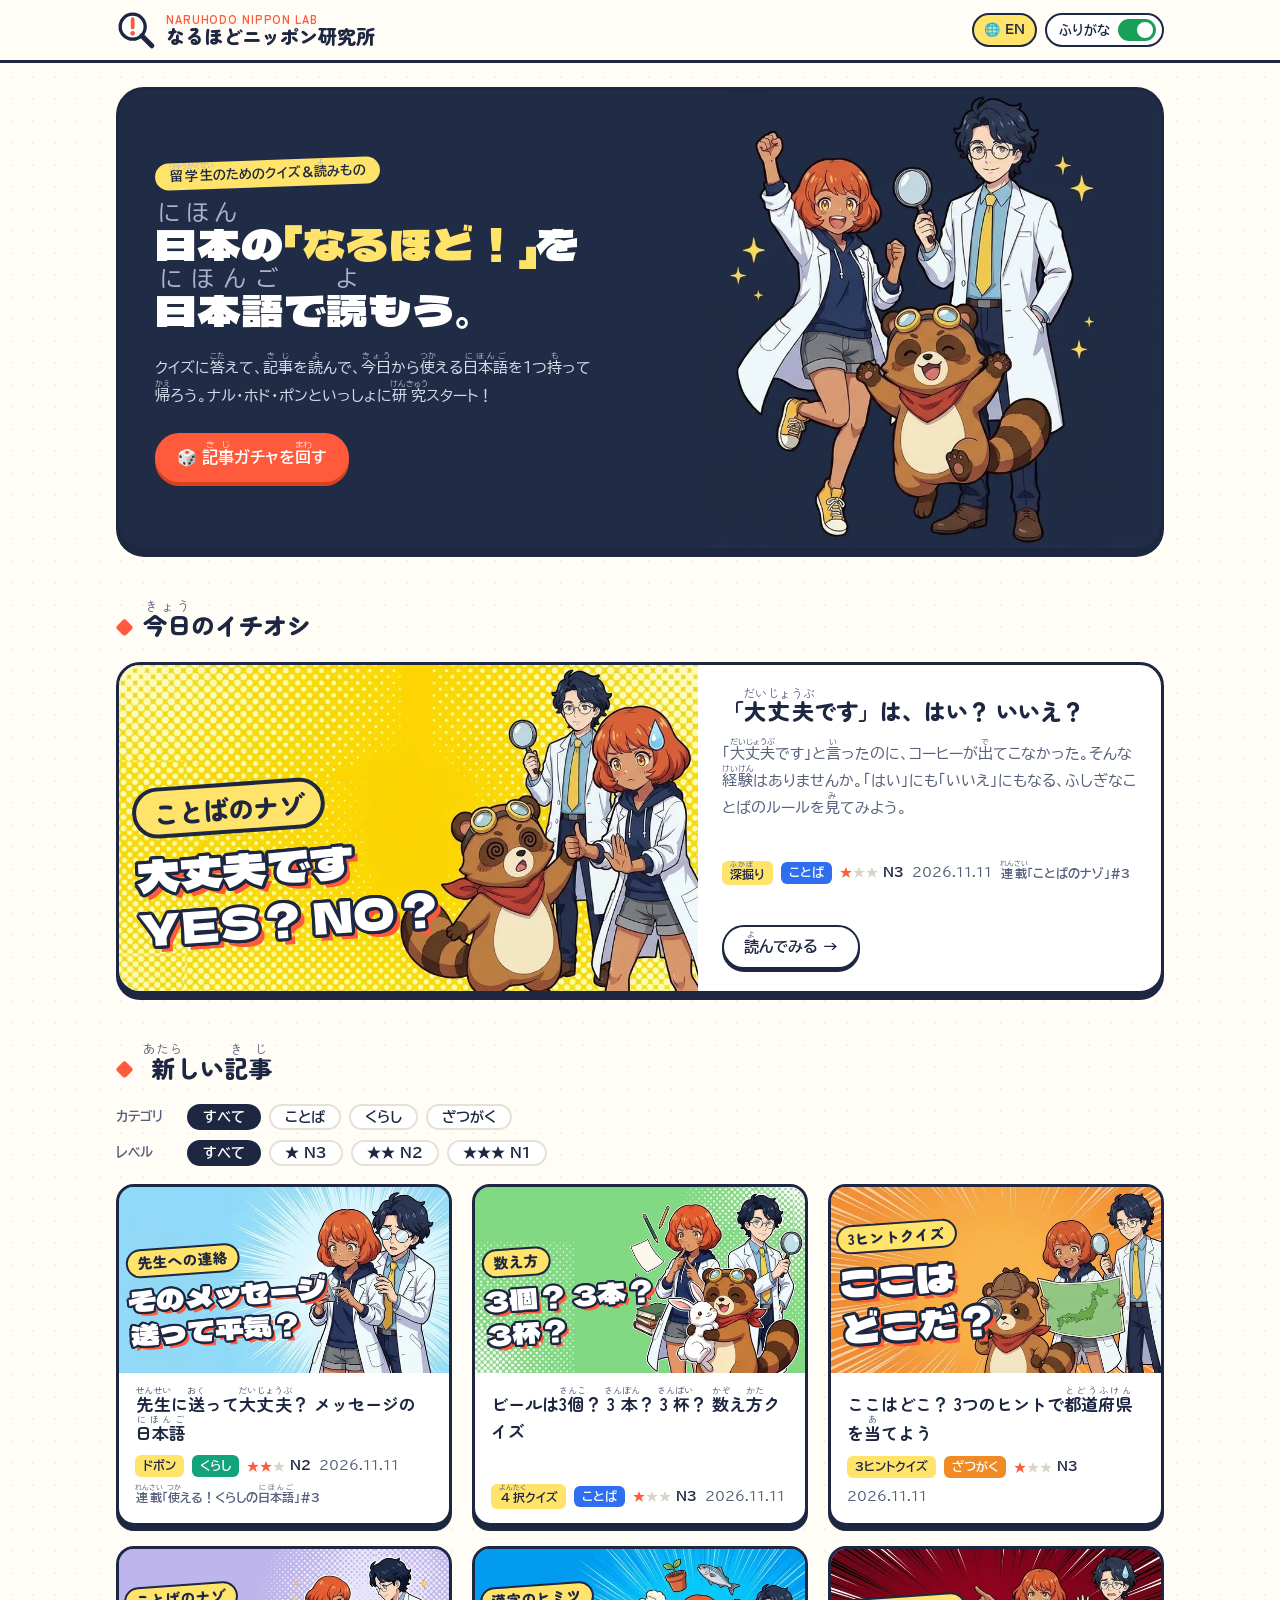
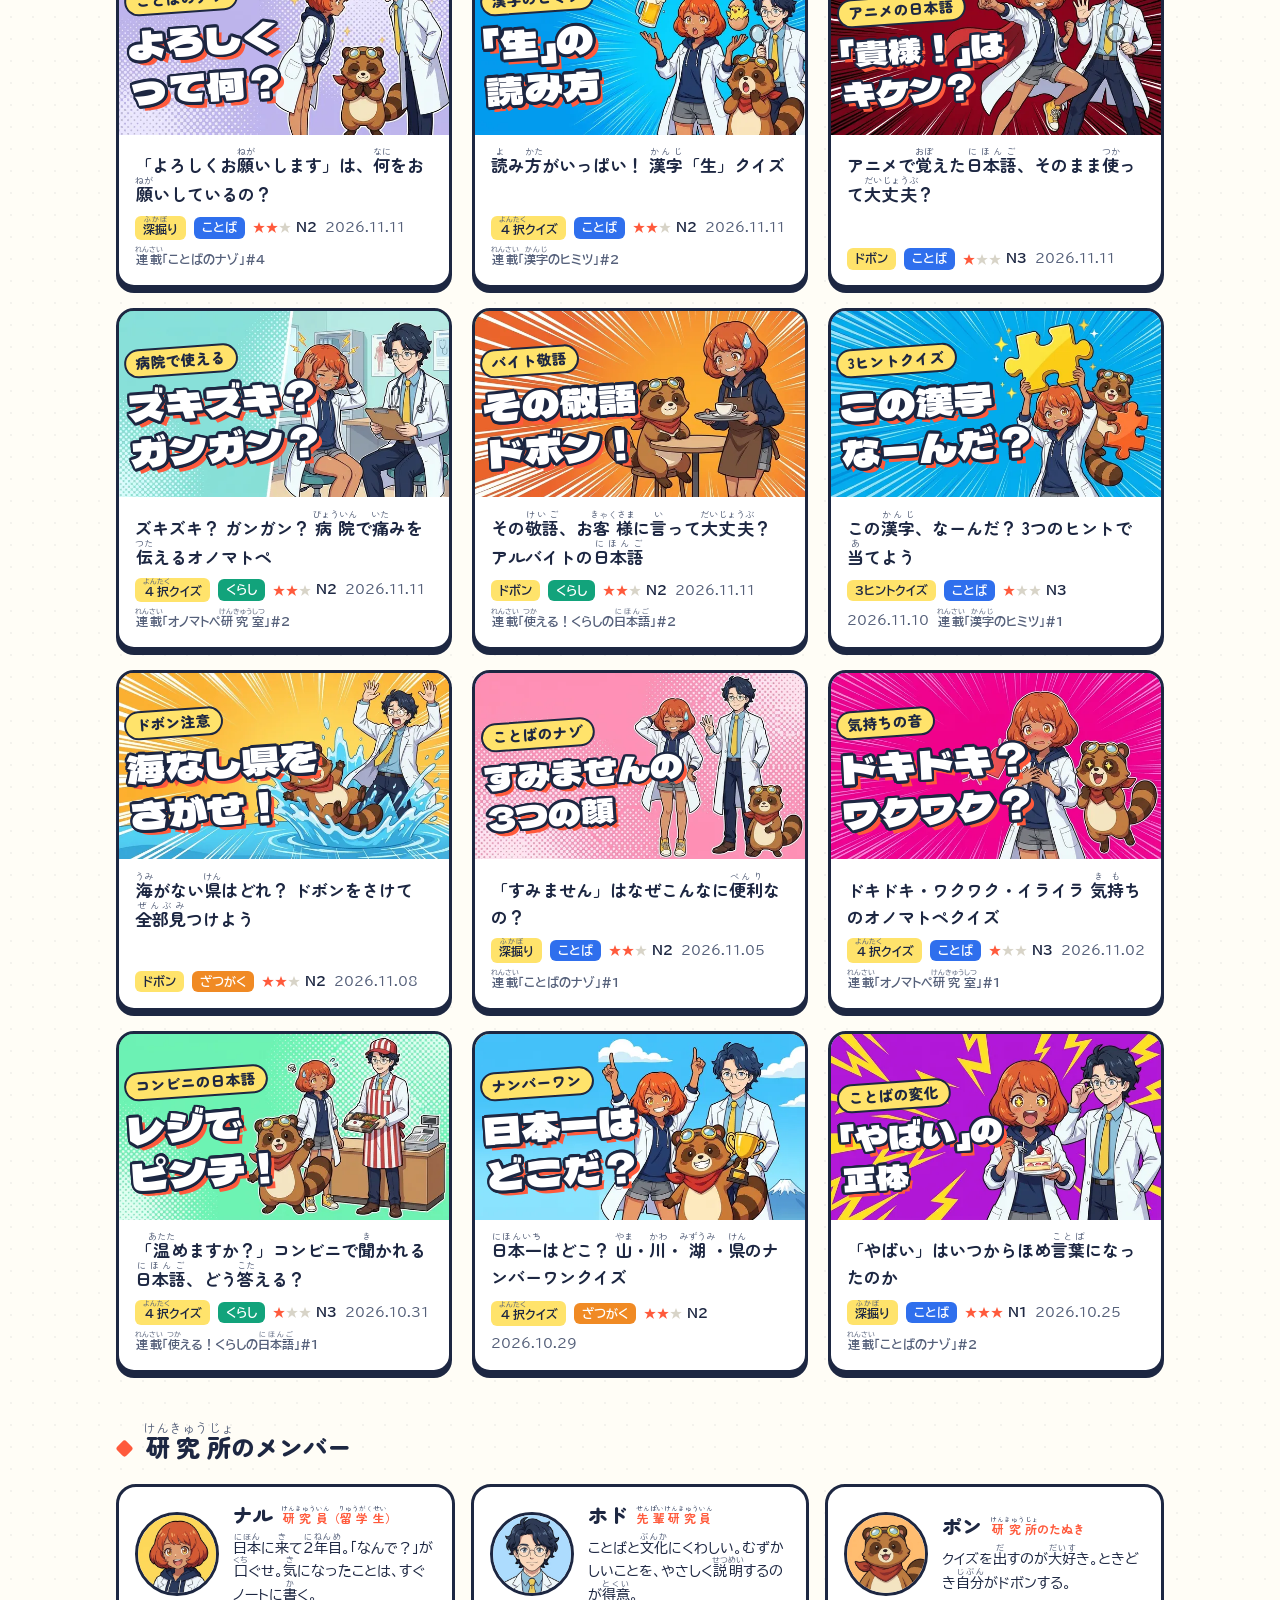
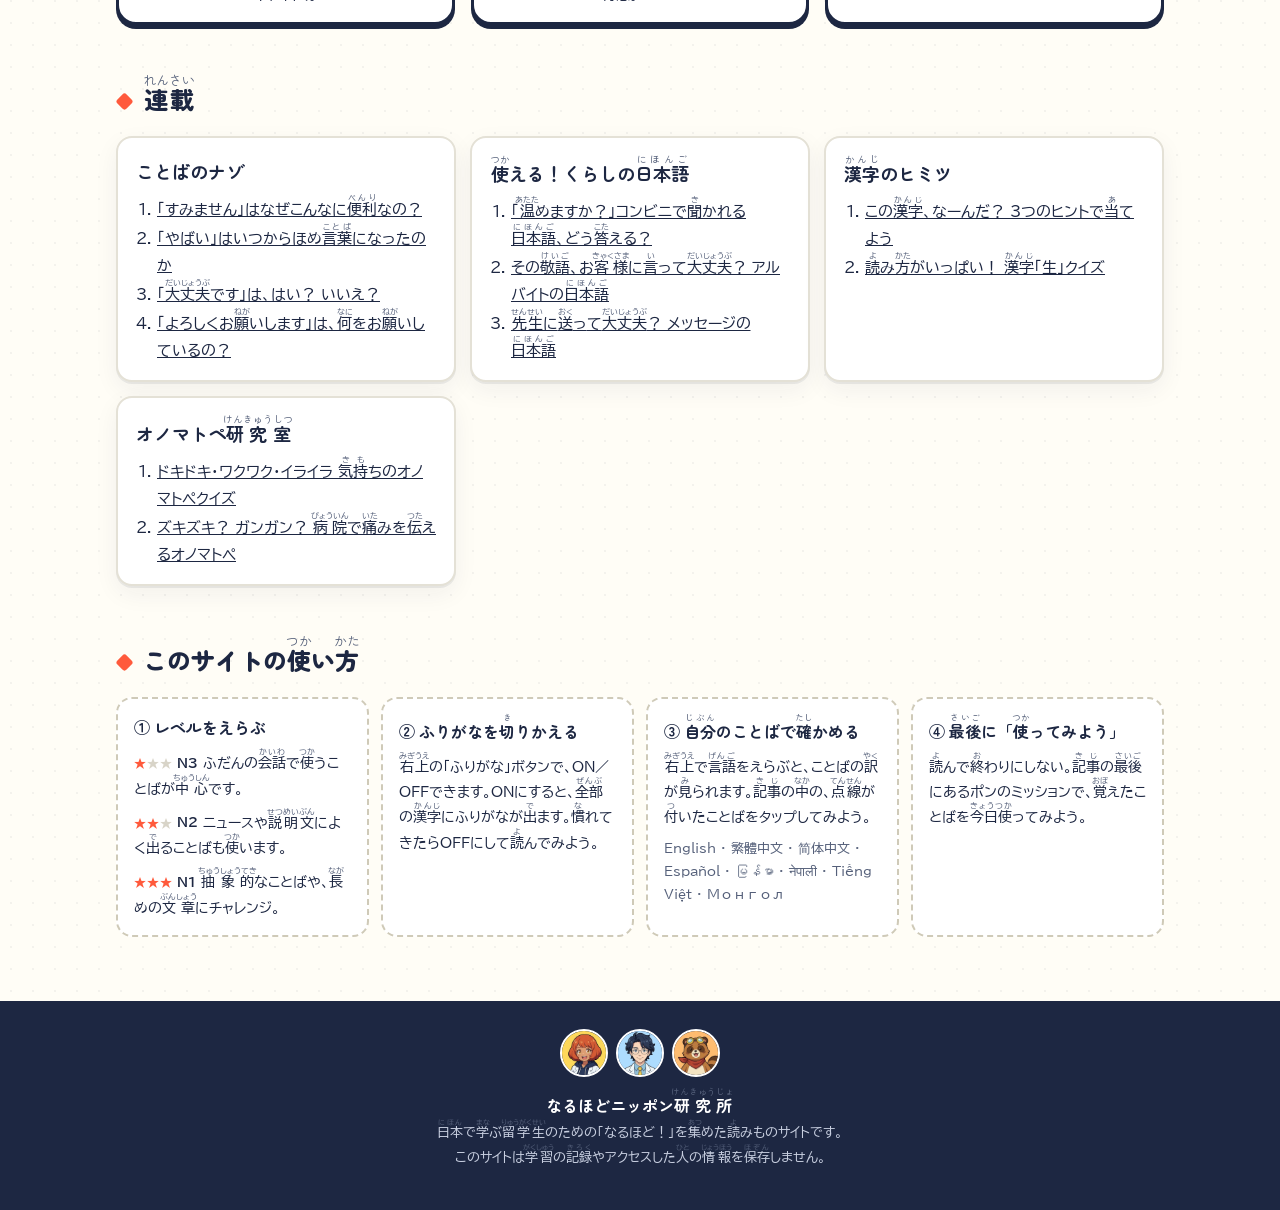
==== commit 04af59dc: "記事6本追加、全漢字に自動ふりがな、8言語の翻訳とタップ翻訳、画像の軽量化 - 記事: 大丈夫です／先生へのメッセージ／数え方／都道府県／よろしくお願いします／漢字「生」 - ふりがな: 辞書（ass" ====
--- a/index.html
+++ b/index.html
@@ -14,6 +14,8 @@
 <link href="https://fonts.googleapis.com/css2?family=BIZ+UDPGothic:wght@400;700&family=Dela+Gothic+One&family=Zen+Maru+Gothic:wght@700;900&display=swap" rel="stylesheet">
 <link rel="stylesheet" href="assets/style.css">
 <script src="articles/list.js"></script>
+<script src="assets/dict.js"></script>
+<script src="assets/yomi.js"></script>
 <script src="assets/common.js"></script>
 </head>
 <body>
@@ -22,37 +24,37 @@
 <main class="wrap">
   <section class="hero">
     <div class="hero-text">
-      <p class="hero-kicker">{留学生|りゅうがくせい}のためのクイズ＆{読|よ}みもの</p>
-      <h1>日本の<em>「なるほど！」</em>を<br>日本語で{読|よ}もう。</h1>
-      <p>クイズに{答|こた}えて、{記事|きじ}を読んで、今日から使える日本語を1つ持って{帰|かえ}ろう。ナル・ホド・ポンといっしょに{研究|けんきゅう}スタート！</p>
-      <button class="btn btn-gacha" type="button" id="gacha">🎲 {記事|きじ}ガチャを{回|まわ}す</button>
+      <p class="hero-kicker">留学生のためのクイズ＆読みもの</p>
+      <h1>日本の<em>「なるほど！」</em>を<br>日本語で読もう。</h1>
+      <p>クイズに答えて、記事を読んで、今日から使える日本語を1つ持って帰ろう。ナル・ホド・ポンといっしょに研究スタート！</p>
+      <button class="btn btn-gacha" type="button" id="gacha">🎲 記事ガチャを回す</button>
     </div>
     <img class="hero-img" src="img/hero.webp" alt="ナル、ホド、ポン" width="760" height="757">
   </section>
 
-  <h2 class="section-title">{今日|きょう}のイチオシ</h2>
+  <h2 class="section-title">今日のイチオシ</h2>
   <div id="pickup"></div>
 
-  <h2 class="section-title">{新|あたら}しい{記事|きじ}</h2>
+  <h2 class="section-title">新しい記事</h2>
   <div class="filters">
     <div class="chip-row" id="cat-row"><span class="label">カテゴリ</span></div>
     <div class="chip-row" id="lv-row"><span class="label">レベル</span></div>
   </div>
   <div class="grid" id="grid"></div>
-  <p class="empty" id="empty" hidden>この{条件|じょうけん}の{記事|きじ}はまだありません。</p>
+  <p class="empty" id="empty" hidden>この条件の記事はまだありません。</p>
 
-  <h2 class="section-title">{研究所|けんきゅうじょ}のメンバー</h2>
+  <h2 class="section-title">研究所のメンバー</h2>
   <div class="members" id="members"></div>
 
-  <h2 class="section-title">{連載|れんさい}</h2>
+  <h2 class="section-title">連載</h2>
   <div class="series-list" id="series"></div>
 
-  <h2 class="section-title">このサイトの{使|つか}い{方|かた}</h2>
+  <h2 class="section-title">このサイトの使い方</h2>
   <div class="howto">
     <div class="howto-box"><b>① レベルをえらぶ</b><div id="levels"></div></div>
-    <div class="howto-box"><b>② ふりがなを{切|き}りかえる</b><p>{右上|みぎうえ}の「ふりがな」ボタンで、ON／OFFできます。{慣|な}れてきたらOFFにして読んでみよう。</p></div>
-    <div class="howto-box"><b>③ ことばメモを{自分|じぶん}のことばで</b><p>{記事|きじ}の中の「ことばメモ」は、English・中文・Tiếng Việt の{訳|やく}を{表示|ひょうじ}できます。</p></div>
-    <div class="howto-box"><b>④ {最後|さいご}に「{使|つか}ってみよう」</b><p>{読|よ}んで終わりにしない。{記事|きじ}の{最後|さいご}にあるポンのミッションで、{覚|おぼ}えたことばを今日使ってみよう。</p></div>
+    <div class="howto-box"><b>② ふりがなを切りかえる</b><p>右上の「ふりがな」ボタンで、ON／OFFできます。ONにすると、全部の漢字にふりがなが出ます。慣れてきたらOFFにして読んでみよう。</p></div>
+    <div class="howto-box"><b>③ 自分のことばで確かめる</b><p>右上で言語をえらぶと、ことばの訳が見られます。記事の中の、点線が付いたことばをタップしてみよう。</p><p class="howto-langs no-yomi">English ・ 繁體中文 ・ 简体中文 ・ Español ・ မြန်မာ ・ नेपाली ・ Tiếng Việt ・ Монгол</p></div>
+    <div class="howto-box"><b>④ 最後に「使ってみよう」</b><p>読んで終わりにしない。記事の最後にあるポンのミッションで、覚えたことばを今日使ってみよう。</p></div>
   </div>
 </main>
 
@@ -75,10 +77,10 @@
   const pick = all.find(a => a.pickup) || all[0];
   if (pick) {
     document.getElementById("pickup").innerHTML =
-      '<a class="pickup" href="' + articleUrl(pick) + '">' + thumbHtml(pick, { eager: true }) +
+      '<a class="pickup" href="' + articleUrl(pick) + '">' + thumbHtml(pick, { eager: true, large: true }) +
       '<div class="pickup-body"><h3>' + ruby(pick.title) + "</h3>" +
       '<p>' + ruby(pick.lead || "") + "</p>" + metaHtml(pick) +
-      '<span class="btn btn-line">{読|よ}んでみる →</span></div></a>';
+      '<span class="btn btn-line">読んでみる →</span></div></a>';
     const p = document.querySelector(".pickup .btn");
     p.innerHTML = rubyHtml(p.innerHTML);
   }
--- a/assets/style.css
+++ b/assets/style.css
@@ -418,3 +418,206 @@
   .furigana-toggle .sw::after { width: 14px; height: 14px; }
   .furigana-toggle[aria-pressed="true"] .sw::after { left: 15px; }
 }
+
+/* ---------- 記事ガチャの演出 ---------- */
+body.gacha-lock { overflow: hidden; }
+.gacha-ov {
+  position: fixed; inset: 0; z-index: 100; overflow: hidden;
+  background: radial-gradient(circle at 50% 45%, #33457a 0%, #141b30 70%);
+  display: flex; flex-direction: column; align-items: center; justify-content: center;
+  animation: g-fade .25s ease-out;
+}
+@keyframes g-fade { from { opacity: 0; } }
+.gacha-close {
+  position: absolute; top: 14px; right: 14px; z-index: 3; width: 44px; height: 44px; border-radius: 50%;
+  border: 2px solid #fff; background: rgba(255,255,255,.12); color: #fff; font-size: 18px; cursor: pointer;
+}
+.gacha-rays {
+  position: absolute; left: 50%; top: 50%; width: 240vmax; height: 240vmax; margin: -120vmax 0 0 -120vmax;
+  background: repeating-conic-gradient(rgba(255, 227, 107, .2) 0 10deg, transparent 10deg 20deg);
+  opacity: 0; transition: opacity .35s; animation: g-rays 16s linear infinite; pointer-events: none;
+}
+@keyframes g-rays { to { transform: rotate(360deg); } }
+.gacha-ov[data-phase="open"] .gacha-rays, .gacha-ov[data-phase="result"] .gacha-rays { opacity: 1; }
+
+.gacha-stage { position: relative; width: 300px; height: 440px; flex: none; }
+.gacha-machine {
+  position: absolute; left: 35px; top: 0; width: 230px; height: auto; transform-origin: 50% 100%;
+  transition: transform .45s ease-in, opacity .35s; animation: g-in .35s cubic-bezier(.2, 1.4, .4, 1);
+}
+@keyframes g-in { from { transform: scale(.6); opacity: 0; } }
+.gm-handle { transform-box: view-box; transform-origin: 150px 238px; }
+.gm-ball { transform-box: fill-box; transform-origin: center; }
+.gacha-ov[data-phase="spin"] .gacha-machine { animation: g-in .35s cubic-bezier(.2, 1.4, .4, 1), g-shake .5s ease-in-out .35s 2; }
+.gacha-ov[data-phase="spin"] .gm-handle { animation: g-handle 1.25s cubic-bezier(.5, 0, .5, 1) .25s both; }
+.gacha-ov[data-phase="spin"] .gm-ball { animation: g-ball .28s ease-in-out infinite alternate; animation-delay: calc(var(--i) * -90ms); }
+@keyframes g-shake {
+  0%, 100% { transform: rotate(0); } 20% { transform: rotate(-4deg) translateY(-3px); }
+  50% { transform: rotate(4deg); } 80% { transform: rotate(-2deg) translateY(-2px); }
+}
+@keyframes g-handle { 0% { transform: rotate(0); } 40% { transform: rotate(360deg); } 55% { transform: rotate(360deg); } 95%, 100% { transform: rotate(720deg); } }
+@keyframes g-ball { from { transform: translateY(3px) rotate(-10deg); } to { transform: translateY(-9px) rotate(12deg); } }
+.gacha-ov[data-phase="focus"] .gacha-machine, .gacha-ov[data-phase="open"] .gacha-machine, .gacha-ov[data-phase="result"] .gacha-machine {
+  opacity: 0; transform: translateY(-40px) scale(.85);
+}
+
+.gacha-capsule { position: absolute; left: 110px; top: 345px; width: 80px; height: 80px; opacity: 0; }
+.cap-top, .cap-bottom { position: absolute; left: 0; width: 100%; height: 50%; border: 5px solid var(--navy); }
+.cap-top { top: 0; border-radius: 80px 80px 0 0; background: var(--cap); border-bottom-width: 3px; }
+.cap-top::after { content: ""; position: absolute; left: 14px; top: 8px; width: 20px; height: 9px; border-radius: 50%; background: rgba(255,255,255,.75); transform: rotate(-28deg); }
+.cap-bottom { bottom: 0; border-radius: 0 0 80px 80px; background: #fff; border-top-width: 3px; }
+.gacha-ov[data-phase="drop"] .gacha-capsule { opacity: 1; animation: g-drop .7s ease-in both; }
+@keyframes g-drop {
+  0% { transform: translate(-39px, -128px) scale(.4) rotate(-220deg); }
+  52% { transform: translate(0, 0) scale(1) rotate(0); animation-timing-function: ease-out; }
+  68% { transform: translate(0, -30px) scale(1) rotate(8deg); animation-timing-function: ease-in; }
+  84% { transform: translate(0, 0) scale(1) rotate(0); animation-timing-function: ease-out; }
+  92% { transform: translate(0, -9px) scale(1); animation-timing-function: ease-in; }
+  100% { transform: translate(0, 0) scale(1); }
+}
+.gacha-ov[data-phase="focus"] .gacha-capsule { opacity: 1; animation: g-focus .9s ease-in-out both; }
+@keyframes g-focus {
+  0% { transform: translate(0, 0) scale(1); }
+  40% { transform: translate(0, -165px) scale(2.1); }
+  52% { transform: translate(0, -165px) scale(2.1) rotate(-16deg); }
+  64% { transform: translate(0, -165px) scale(2.1) rotate(16deg); }
+  76% { transform: translate(0, -165px) scale(2.1) rotate(-14deg); }
+  88% { transform: translate(0, -165px) scale(2.1) rotate(14deg); }
+  100% { transform: translate(0, -165px) scale(2.2) rotate(0); }
+}
+.gacha-ov[data-phase="open"] .gacha-capsule { opacity: 1; transform: translate(0, -165px) scale(2.2); }
+.gacha-ov[data-phase="open"] .cap-top { animation: g-top .4s ease-out forwards; }
+.gacha-ov[data-phase="open"] .cap-bottom { animation: g-bottom .4s ease-out forwards; }
+@keyframes g-top { to { transform: translate(-14px, -62px) rotate(-32deg); opacity: 0; } }
+@keyframes g-bottom { to { transform: translate(10px, 62px) rotate(24deg); opacity: 0; } }
+
+.gacha-flash { position: absolute; left: 150px; top: 220px; width: 24px; height: 24px; margin: -12px; border-radius: 50%; background: #fff; opacity: 0; pointer-events: none; }
+.gacha-ov[data-phase="open"] .gacha-flash { animation: g-flash .55s ease-out forwards; }
+@keyframes g-flash { 0% { transform: scale(1); opacity: 1; } 100% { transform: scale(60); opacity: 0; } }
+.gacha-confetti { position: absolute; left: 150px; top: 220px; pointer-events: none; }
+.gacha-confetti i { position: absolute; left: -5px; top: -8px; width: 10px; height: 16px; border-radius: 3px; opacity: 0; }
+.gacha-ov[data-phase="open"] .gacha-confetti i, .gacha-ov[data-phase="result"] .gacha-confetti i { animation: g-conf 1.5s cubic-bezier(.1, .7, .3, 1) forwards; }
+@keyframes g-conf {
+  0% { transform: translate(0, 0) rotate(0); opacity: 1; }
+  70% { opacity: 1; }
+  100% { transform: translate(var(--dx), calc(var(--dy) + 150px)) rotate(var(--r)); opacity: 0; }
+}
+
+.gacha-say {
+  margin: 0; min-height: 1.6em; font-family: var(--font-pop); font-size: 28px; line-height: 1.6; color: var(--marker);
+  text-shadow: 0 3px 0 var(--navy); position: relative; z-index: 1;
+}
+.gacha-ov[data-phase="result"] .gacha-say, .gacha-ov[data-phase="result"] .gacha-capsule { opacity: 0; }
+
+.gacha-result {
+  position: absolute; left: 50%; top: 50%; width: min(88vw, 380px); z-index: 2;
+  transform: translate(-50%, -50%) scale(0) rotate(-10deg); opacity: 0; pointer-events: none;
+  display: flex; flex-direction: column; background: #fff; color: var(--ink); text-decoration: none;
+  border: 4px solid var(--navy); border-radius: 26px; box-shadow: 0 8px 0 var(--navy); overflow: hidden;
+}
+.gacha-ov[data-phase="result"] .gacha-result { pointer-events: auto; animation: g-pop .5s cubic-bezier(.2, 1.5, .4, 1) forwards; }
+@keyframes g-pop { to { transform: translate(-50%, -50%) scale(1) rotate(0); opacity: 1; } }
+.gacha-got {
+  display: flex; align-items: center; justify-content: center; gap: 8px; background: var(--marker);
+  font-family: var(--font-pop); font-size: 17px; padding: 8px 10px; border-bottom: 4px solid var(--navy);
+}
+.gacha-got .avatar { width: 38px; height: 38px; border: 2px solid var(--navy); }
+.gacha-title { font-family: var(--font-head); font-weight: 900; font-size: 18px; line-height: 1.6; padding: 12px 16px 4px; }
+.gacha-go {
+  position: relative; overflow: hidden; margin: 8px 16px 16px; text-align: center; background: var(--brand); color: #fff;
+  font-weight: 700; border-radius: 999px; padding: 10px; box-shadow: 0 4px 0 var(--brand-dark);
+}
+.gacha-bar { position: absolute; left: 0; bottom: 0; width: 100%; height: 5px; background: rgba(255,255,255,.75); transform: scaleX(0); transform-origin: left; }
+.gacha-ov[data-phase="result"] .gacha-bar { animation: g-bar 2.6s linear forwards; }
+@keyframes g-bar { to { transform: scaleX(1); } }
+
+@media (max-height: 600px) { .gacha-stage { transform: scale(.8); margin: -40px 0; } }
+@media (max-width: 340px) {
+  .gacha-stage { transform: scale(.82); margin: -36px -27px; }
+  .gacha-say { font-size: 23px; }
+}
+@media (prefers-reduced-motion: reduce) {
+  .gacha-ov *, .gacha-ov { animation: none !important; transition: none !important; }
+  .gacha-stage, .gacha-say { display: none; }
+  .gacha-ov[data-phase="result"] .gacha-result { transform: translate(-50%, -50%); opacity: 1; }
+}
+
+/* ---------- ヘッダーの道具（言語・ふりがな） ---------- */
+.hdr-tools { display: flex; align-items: center; gap: 8px; flex: none; }
+.lang-pick {
+  position: relative; display: inline-flex; align-items: center; border: 2px solid var(--navy); background: #fff;
+  border-radius: 999px; padding: 4px 10px; font-size: 13px; font-weight: 700; line-height: 1.7; cursor: pointer; white-space: nowrap;
+}
+.lang-pick .lang-now { display: inline-flex; align-items: center; gap: 5px; }
+.lang-pick b { font-weight: 700; }
+.lang-pick:not(.none) { background: var(--marker); }
+.lang-pick select { position: absolute; inset: 0; width: 100%; height: 100%; opacity: 0; cursor: pointer; font-size: 16px; }
+
+/* ---------- 翻訳の文字（言語ごとに合うフォント） ---------- */
+.tr, .gl-tr { font-family: "Segoe UI", system-ui, -apple-system, "Noto Sans", Roboto, Arial, sans-serif; }
+.tr:lang(zh-Hans), .gl-tr:lang(zh-Hans) { font-family: "Microsoft YaHei", "PingFang SC", "Noto Sans SC", "Noto Sans CJK SC", sans-serif; }
+.tr:lang(zh-Hant), .gl-tr:lang(zh-Hant) { font-family: "Microsoft JhengHei", "PingFang TC", "Noto Sans TC", "Noto Sans CJK TC", sans-serif; }
+.tr:lang(my), .gl-tr:lang(my) { font-family: "Noto Sans Myanmar", "Myanmar Text", "Padauk", "Myanmar Sangam MN", sans-serif; line-height: 2; }
+.tr:lang(ne), .gl-tr:lang(ne) { font-family: "Noto Sans Devanagari", "Nirmala UI", "Kohinoor Devanagari", "Mangal", sans-serif; line-height: 1.8; }
+
+/* ---------- タップ翻訳 ---------- */
+body.has-lang .gl { border-bottom: 2px dotted var(--brand); cursor: pointer; }
+body.has-lang .gl:hover, body.has-lang .gl:focus-visible { background: #fff3c4; outline: none; border-radius: 3px; }
+.gl-pop {
+  position: absolute; z-index: 60; max-width: min(84vw, 320px); background: var(--navy); color: #fff;
+  border-radius: 14px; padding: 9px 14px 10px; box-shadow: 0 8px 24px rgba(0, 0, 0, .28); animation: pop .15s ease-out;
+}
+.gl-pop::after {
+  content: ""; position: absolute; left: var(--arrow, 50%); margin-left: -8px; border: 8px solid transparent;
+}
+.gl-pop.above::after { top: 100%; border-top-color: var(--navy); }
+.gl-pop.below::after { bottom: 100%; border-bottom-color: var(--navy); }
+.gl-word { font-family: var(--font-head); font-weight: 700; font-size: 15px; line-height: 1.6; color: var(--marker); }
+.gl-yomi { margin-left: 8px; font-size: 12px; font-weight: 400; color: #c8cfe0; font-family: var(--font-body); }
+.gl-tr { font-size: 17px; line-height: 1.6; }
+.lang-hint { margin: 10px 0 0; font-size: 13px; color: var(--ink-soft); }
+.lang-hint::before { content: "🌐 "; }
+
+/* ---------- ことばメモ（語の訳・例文・例文の訳） ---------- */
+.words dt .w-ja { display: block; font-size: 17px; }
+.words .tr { display: block; color: var(--cat-kotoba); font-size: 14.5px; line-height: 1.6; font-weight: 400; }
+.words .ex { margin-top: 6px; padding: 6px 10px; background: #f3f7ff; border-radius: 10px; font-size: 15px; line-height: 1.8; }
+.words .ex-label {
+  display: inline-block; margin-right: 8px; padding: 0 7px; border-radius: 6px; background: var(--cat-kotoba); color: #fff;
+  font-size: 11.5px; font-weight: 700; line-height: 1.7; vertical-align: 2px;
+}
+.words .ex .tr { margin-top: 2px; }
+
+/* ---------- なるほどポイントの訳 ---------- */
+.point .tr-block { margin: 2px 0 10px; padding-top: 8px; border-top: 2px dashed #e6cf70; font-size: 15px; line-height: 1.75; color: #4a4320; }
+.howto-langs { font-size: 13px; color: var(--ink-soft); }
+
+@media (max-width: 480px) {
+  .hdr-tools { gap: 5px; }
+  .lang-pick { padding: 3px 8px; font-size: 12px; }
+  .lang-pick.none b { display: none; }
+  .logo-text small { display: none; }
+  .logo-text span { font-size: clamp(11px, 3.7vw, 15px); }
+  .logo { gap: 6px; min-width: 0; }
+}
+
+/* ヘッダー：言語ボタンを足したので、中くらいの幅でもロゴを縮める */
+.logo { min-width: 0; }
+@media (max-width: 600px) {
+  .logo-text small { display: none; }
+  .logo-text span { font-size: clamp(11px, 3.3vw, 17px); }
+  .logo-mark { width: 34px; height: 34px; }
+  .logo { gap: 6px; }
+  .hdr-tools { gap: 5px; }
+  .site-header .inner { gap: 6px; }
+}
+@media (max-width: 480px) {
+  .lang-pick.none b { display: none; }
+  .furigana-toggle { padding: 3px 5px 3px 9px; gap: 6px; }
+}
+
+/* ことばメモは縦に並べる（語 → 語の訳 → 説明 → 例文 → 例文の訳）。訳の長さで列の幅が変わらないようにする */
+.words .row { grid-template-columns: 1fr; gap: 2px; padding: 10px 0; }
+.words dt { display: flex; flex-wrap: wrap; align-items: baseline; gap: 2px 12px; }
+.words dt .w-ja { font-family: var(--font-head); font-size: 18px; }
+.words dt .tr { font-size: 15.5px; font-weight: 700; }
